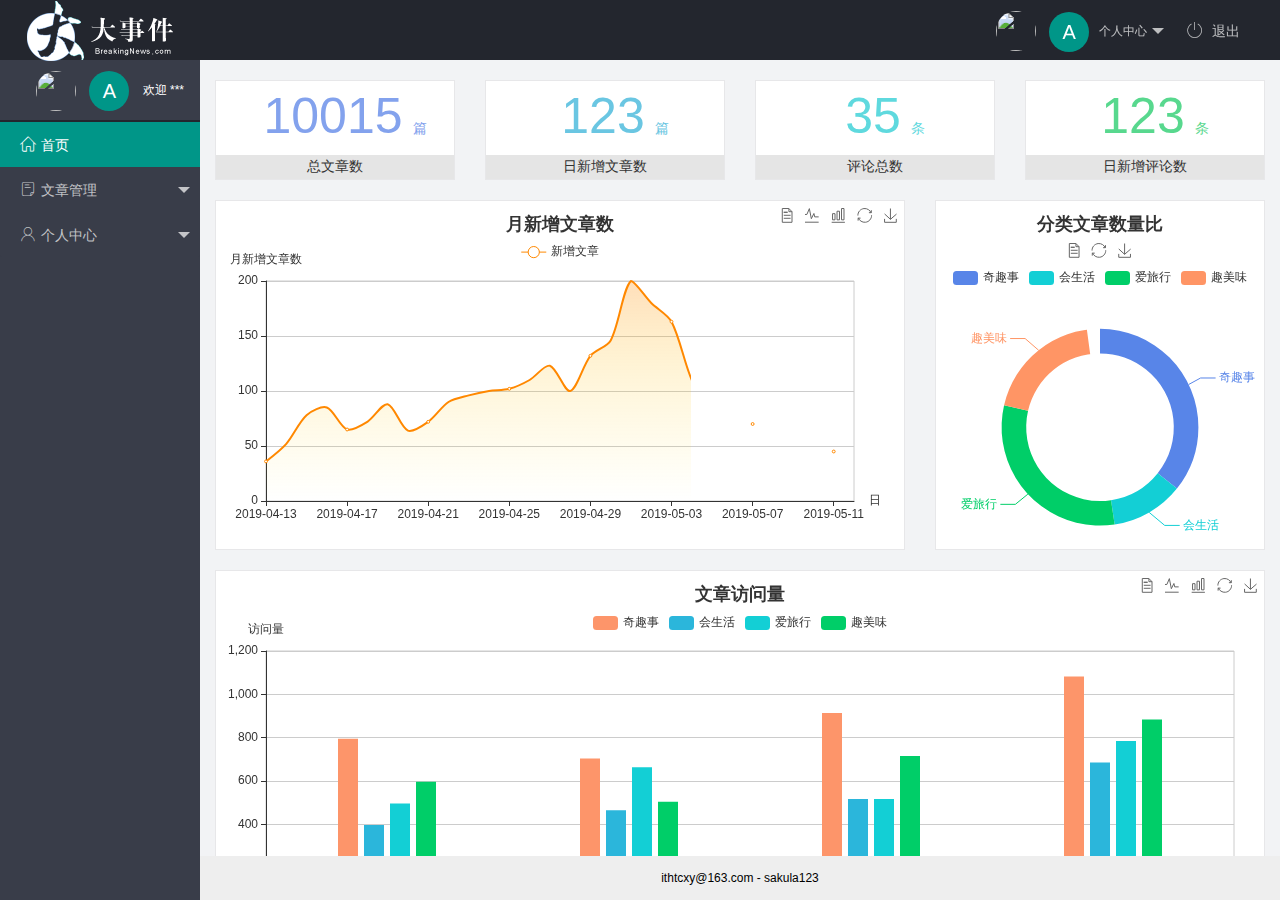
==== index.html @ c909a3f8 "完成了首页功能的开发" ====
<!DOCTYPE html>
<html lang="en">

<head>
    <meta charset="UTF-8">
    <meta http-equiv="X-UA-Compatible" content="IE=edge">
    <meta name="viewport" content="width=device-width, initial-scale=1.0">
    <title>后台主页</title>
    <!-- 导入layui的样式表 -->
    <link rel="stylesheet" href="/assets/lib/layui/css/layui.css">
    <!-- 导入第三方图标样式库 -->
    <link rel="stylesheet" href="/assets/fonts/iconfont.css">
    <!-- 导入自己的样式表 -->
    <link rel="stylesheet" href="/assets/css/index.css">

</head>

<body>
    <div class="layui-layout layui-layout-admin">
        <div class="layui-header">
            <div class="layui-logo layui-hide-xs layui-bg-black">
                <img src="/assets/images/logo.png" alt="" />
            </div>
            <!-- 头部区域（可配合layui 已有的水平导航） -->

            <ul class="layui-nav layui-layout-right">
                <li class="layui-nav-item layui-hide layui-show-md-inline-block">
                    <a href="javascript:;" class="userinfo">
                        <img src="//tva1.sinaimg.cn/crop.0.0.118.118.180/5db11ff4gw1e77d3nqrv8j203b03cweg.jpg" class="layui-nav-img">
                        <span class="text-avatar">A</span>个人中心
                    </a>
                    <dl class="layui-nav-child">
                        <dd><a href="">基本资料</a></dd>
                        <dd><a href="">更换头像</a></dd>
                        <dd><a href="">重置密码</a></dd>
                    </dl>
                </li>
                <li class="layui-nav-item" lay-header-event="menuRight" lay-unselect>
                    <a href="javascript:;" id="btnLogout">
                        <span class="iconfont icon-tuichu"></span> 退出
                    </a>
                </li>
            </ul>
        </div>

        <div class="layui-side layui-bg-black">
            <div class="layui-side-scroll">
                <div class="userinfo">
                    <img src="//tva1.sinaimg.cn/crop.0.0.118.118.180/5db11ff4gw1e77d3nqrv8j203b03cweg.jpg" class="layui-nav-img">
                    <span class="text-avatar">A</span>
                    <span id="welcome">欢迎 ***</span>
                </div>
                <!-- 左侧导航区域（可配合layui已有的垂直导航） -->
                <ul class="layui-nav layui-nav-tree" lay-shrink="all">
                    <li class="layui-nav-item layui-this">

                        <a href="/home/dashboard.html" target="fm">
                            <span class="iconfont icon-home"></span>首页
                        </a>
                    </li>
                    <li class="layui-nav-item">
                        <a class="" href="javascript:;">
                            <span class="iconfont icon-16"></span>文章管理
                        </a>
                        <dl class="layui-nav-child">
                            <dd>
                                <a href="javascript:;">
                                    <i class="layui-icon layui-icon-app"></i>文章类别
                                </a>
                            </dd>
                            <dd>
                                <a href="javascript:;">
                                    <i class="layui-icon layui-icon-app"></i>文章列表
                                </a>
                            </dd>
                            <dd>
                                <a href="javascript:;">
                                    <i class="layui-icon layui-icon-app"></i>发布文章
                                </a>
                            </dd>

                        </dl>
                    </li>
                    <li class="layui-nav-item">
                        <a href="javascript:;">
                            <span class="iconfont icon-user"></span>个人中心
                        </a>
                        <dl class="layui-nav-child">
                            <dd>
                                <a href="javascript:;">
                                    <i class="layui-icon layui-icon-app"></i>基本资料
                                </a>
                            </dd>
                            <dd>
                                <a href="javascript:;">
                                    <i class="layui-icon layui-icon-app"></i>更换头像
                                </a>
                            </dd>
                            <dd>
                                <a href="javascript:;">
                                    <i class="layui-icon layui-icon-app"></i>重置密码
                                </a>
                            </dd>
                        </dl>
                    </li>


                </ul>
            </div>
        </div>

        <div class="layui-body">
            <!-- 内容主体区域 -->
            <iframe name="fm" src="/home/dashboard.html" frameborder="0"></iframe>
        </div>

        <div class="layui-footer">
            <!-- 底部固定区域 -->
            ithtcxy@163.com - sakula123
        </div>
    </div>

    <!-- 导入 layui 的js文件 -->
    <script src="/assets/lib/layui/layui.all.js"></script>
    <!-- 导入 Jquery  -->
    <script src="/assets/lib/jquery.js"></script>
    <!-- 导入 baseAPI.js url 前置 -->
    <script src="/assets/js/baseAPI.js"></script>
    <!-- 导入自己的js文件 -->
    <script src="/assets/js/index.js"></script>
</body>

</html>
---- assets/lib/layui/css/layui.css ----
/** layui-v2.5.5 MIT License By https://www.layui.com */
 .layui-inline,img{display:inline-block;vertical-align:middle}h1,h2,h3,h4,h5,h6{font-weight:400}.layui-edge,.layui-header,.layui-inline,.layui-main{position:relative}.layui-body,.layui-edge,.layui-elip{overflow:hidden}.layui-btn,.layui-edge,.layui-inline,img{vertical-align:middle}.layui-btn,.layui-disabled,.layui-icon,.layui-unselect{-moz-user-select:none;-webkit-user-select:none;-ms-user-select:none}.layui-elip,.layui-form-checkbox span,.layui-form-pane .layui-form-label{text-overflow:ellipsis;white-space:nowrap}.layui-breadcrumb,.layui-tree-btnGroup{visibility:hidden}blockquote,body,button,dd,div,dl,dt,form,h1,h2,h3,h4,h5,h6,input,li,ol,p,pre,td,textarea,th,ul{margin:0;padding:0;-webkit-tap-highlight-color:rgba(0,0,0,0)}a:active,a:hover{outline:0}img{border:none}li{list-style:none}table{border-collapse:collapse;border-spacing:0}h4,h5,h6{font-size:100%}button,input,optgroup,option,select,textarea{font-family:inherit;font-size:inherit;font-style:inherit;font-weight:inherit;outline:0}pre{white-space:pre-wrap;white-space:-moz-pre-wrap;white-space:-pre-wrap;white-space:-o-pre-wrap;word-wrap:break-word}body{line-height:24px;font:14px Helvetica Neue,Helvetica,PingFang SC,Tahoma,Arial,sans-serif}hr{height:1px;margin:10px 0;border:0;clear:both}a{color:#333;text-decoration:none}a:hover{color:#777}a cite{font-style:normal;*cursor:pointer}.layui-border-box,.layui-border-box *{box-sizing:border-box}.layui-box,.layui-box *{box-sizing:content-box}.layui-clear{clear:both;*zoom:1}.layui-clear:after{content:'\20';clear:both;*zoom:1;display:block;height:0}.layui-inline{*display:inline;*zoom:1}.layui-edge{display:inline-block;width:0;height:0;border-width:6px;border-style:dashed;border-color:transparent}.layui-edge-top{top:-4px;border-bottom-color:#999;border-bottom-style:solid}.layui-edge-right{border-left-color:#999;border-left-style:solid}.layui-edge-bottom{top:2px;border-top-color:#999;border-top-style:solid}.layui-edge-left{border-right-color:#999;border-right-style:solid}.layui-disabled,.layui-disabled:hover{color:#d2d2d2!important;cursor:not-allowed!important}.layui-circle{border-radius:100%}.layui-show{display:block!important}.layui-hide{display:none!important}@font-face{font-family:layui-icon;src:url(../font/iconfont.eot?v=250);src:url(../font/iconfont.eot?v=250#iefix) format('embedded-opentype'),url(../font/iconfont.woff2?v=250) format('woff2'),url(../font/iconfont.woff?v=250) format('woff'),url(../font/iconfont.ttf?v=250) format('truetype'),url(../font/iconfont.svg?v=250#layui-icon) format('svg')}.layui-icon{font-family:layui-icon!important;font-size:16px;font-style:normal;-webkit-font-smoothing:antialiased;-moz-osx-font-smoothing:grayscale}.layui-icon-reply-fill:before{content:"\e611"}.layui-icon-set-fill:before{content:"\e614"}.layui-icon-menu-fill:before{content:"\e60f"}.layui-icon-search:before{content:"\e615"}.layui-icon-share:before{content:"\e641"}.layui-icon-set-sm:before{content:"\e620"}.layui-icon-engine:before{content:"\e628"}.layui-icon-close:before{content:"\1006"}.layui-icon-close-fill:before{content:"\1007"}.layui-icon-chart-screen:before{content:"\e629"}.layui-icon-star:before{content:"\e600"}.layui-icon-circle-dot:before{content:"\e617"}.layui-icon-chat:before{content:"\e606"}.layui-icon-release:before{content:"\e609"}.layui-icon-list:before{content:"\e60a"}.layui-icon-chart:before{content:"\e62c"}.layui-icon-ok-circle:before{content:"\1005"}.layui-icon-layim-theme:before{content:"\e61b"}.layui-icon-table:before{content:"\e62d"}.layui-icon-right:before{content:"\e602"}.layui-icon-left:before{content:"\e603"}.layui-icon-cart-simple:before{content:"\e698"}.layui-icon-face-cry:before{content:"\e69c"}.layui-icon-face-smile:before{content:"\e6af"}.layui-icon-survey:before{content:"\e6b2"}.layui-icon-tree:before{content:"\e62e"}.layui-icon-upload-circle:before{content:"\e62f"}.layui-icon-add-circle:before{content:"\e61f"}.layui-icon-download-circle:before{content:"\e601"}.layui-icon-templeate-1:before{content:"\e630"}.layui-icon-util:before{content:"\e631"}.layui-icon-face-surprised:before{content:"\e664"}.layui-icon-edit:before{content:"\e642"}.layui-icon-speaker:before{content:"\e645"}.layui-icon-down:before{content:"\e61a"}.layui-icon-file:before{content:"\e621"}.layui-icon-layouts:before{content:"\e632"}.layui-icon-rate-half:before{content:"\e6c9"}.layui-icon-add-circle-fine:before{content:"\e608"}.layui-icon-prev-circle:before{content:"\e633"}.layui-icon-read:before{content:"\e705"}.layui-icon-404:before{content:"\e61c"}.layui-icon-carousel:before{content:"\e634"}.layui-icon-help:before{content:"\e607"}.layui-icon-code-circle:before{content:"\e635"}.layui-icon-water:before{content:"\e636"}.layui-icon-username:before{content:"\e66f"}.layui-icon-find-fill:before{content:"\e670"}.layui-icon-about:before{content:"\e60b"}.layui-icon-location:before{content:"\e715"}.layui-icon-up:before{content:"\e619"}.layui-icon-pause:before{content:"\e651"}.layui-icon-date:before{content:"\e637"}.layui-icon-layim-uploadfile:before{content:"\e61d"}.layui-icon-delete:before{content:"\e640"}.layui-icon-play:before{content:"\e652"}.layui-icon-top:before{content:"\e604"}.layui-icon-friends:before{content:"\e612"}.layui-icon-refresh-3:before{content:"\e9aa"}.layui-icon-ok:before{content:"\e605"}.layui-icon-layer:before{content:"\e638"}.layui-icon-face-smile-fine:before{content:"\e60c"}.layui-icon-dollar:before{content:"\e659"}.layui-icon-group:before{content:"\e613"}.layui-icon-layim-download:before{content:"\e61e"}.layui-icon-picture-fine:before{content:"\e60d"}.layui-icon-link:before{content:"\e64c"}.layui-icon-diamond:before{content:"\e735"}.layui-icon-log:before{content:"\e60e"}.layui-icon-rate-solid:before{content:"\e67a"}.layui-icon-fonts-del:before{content:"\e64f"}.layui-icon-unlink:before{content:"\e64d"}.layui-icon-fonts-clear:before{content:"\e639"}.layui-icon-triangle-r:before{content:"\e623"}.layui-icon-circle:before{content:"\e63f"}.layui-icon-radio:before{content:"\e643"}.layui-icon-align-center:before{content:"\e647"}.layui-icon-align-right:before{content:"\e648"}.layui-icon-align-left:before{content:"\e649"}.layui-icon-loading-1:before{content:"\e63e"}.layui-icon-return:before{content:"\e65c"}.layui-icon-fonts-strong:before{content:"\e62b"}.layui-icon-upload:before{content:"\e67c"}.layui-icon-dialogue:before{content:"\e63a"}.layui-icon-video:before{content:"\e6ed"}.layui-icon-headset:before{content:"\e6fc"}.layui-icon-cellphone-fine:before{content:"\e63b"}.layui-icon-add-1:before{content:"\e654"}.layui-icon-face-smile-b:before{content:"\e650"}.layui-icon-fonts-html:before{content:"\e64b"}.layui-icon-form:before{content:"\e63c"}.layui-icon-cart:before{content:"\e657"}.layui-icon-camera-fill:before{content:"\e65d"}.layui-icon-tabs:before{content:"\e62a"}.layui-icon-fonts-code:before{content:"\e64e"}.layui-icon-fire:before{content:"\e756"}.layui-icon-set:before{content:"\e716"}.layui-icon-fonts-u:before{content:"\e646"}.layui-icon-triangle-d:before{content:"\e625"}.layui-icon-tips:before{content:"\e702"}.layui-icon-picture:before{content:"\e64a"}.layui-icon-more-vertical:before{content:"\e671"}.layui-icon-flag:before{content:"\e66c"}.layui-icon-loading:before{content:"\e63d"}.layui-icon-fonts-i:before{content:"\e644"}.layui-icon-refresh-1:before{content:"\e666"}.layui-icon-rmb:before{content:"\e65e"}.layui-icon-home:before{content:"\e68e"}.layui-icon-user:before{content:"\e770"}.layui-icon-notice:before{content:"\e667"}.layui-icon-login-weibo:before{content:"\e675"}.layui-icon-voice:before{content:"\e688"}.layui-icon-upload-drag:before{content:"\e681"}.layui-icon-login-qq:before{content:"\e676"}.layui-icon-snowflake:before{content:"\e6b1"}.layui-icon-file-b:before{content:"\e655"}.layui-icon-template:before{content:"\e663"}.layui-icon-auz:before{content:"\e672"}.layui-icon-console:before{content:"\e665"}.layui-icon-app:before{content:"\e653"}.layui-icon-prev:before{content:"\e65a"}.layui-icon-website:before{content:"\e7ae"}.layui-icon-next:before{content:"\e65b"}.layui-icon-component:before{content:"\e857"}.layui-icon-more:before{content:"\e65f"}.layui-icon-login-wechat:before{content:"\e677"}.layui-icon-shrink-right:before{content:"\e668"}.layui-icon-spread-left:before{content:"\e66b"}.layui-icon-camera:before{content:"\e660"}.layui-icon-note:before{content:"\e66e"}.layui-icon-refresh:before{content:"\e669"}.layui-icon-female:before{content:"\e661"}.layui-icon-male:before{content:"\e662"}.layui-icon-password:before{content:"\e673"}.layui-icon-senior:before{content:"\e674"}.layui-icon-theme:before{content:"\e66a"}.layui-icon-tread:before{content:"\e6c5"}.layui-icon-praise:before{content:"\e6c6"}.layui-icon-star-fill:before{content:"\e658"}.layui-icon-rate:before{content:"\e67b"}.layui-icon-template-1:before{content:"\e656"}.layui-icon-vercode:before{content:"\e679"}.layui-icon-cellphone:before{content:"\e678"}.layui-icon-screen-full:before{content:"\e622"}.layui-icon-screen-restore:before{content:"\e758"}.layui-icon-cols:before{content:"\e610"}.layui-icon-export:before{content:"\e67d"}.layui-icon-print:before{content:"\e66d"}.layui-icon-slider:before{content:"\e714"}.layui-icon-addition:before{content:"\e624"}.layui-icon-subtraction:before{content:"\e67e"}.layui-icon-service:before{content:"\e626"}.layui-icon-transfer:before{content:"\e691"}.layui-main{width:1140px;margin:0 auto}.layui-header{z-index:1000;height:60px}.layui-header a:hover{transition:all .5s;-webkit-transition:all .5s}.layui-side{position:fixed;left:0;top:0;bottom:0;z-index:999;width:200px;overflow-x:hidden}.layui-side-scroll{position:relative;width:220px;height:100%;overflow-x:hidden}.layui-body{position:absolute;left:200px;right:0;top:0;bottom:0;z-index:998;width:auto;overflow-y:auto;box-sizing:border-box}.layui-layout-body{overflow:hidden}.layui-layout-admin .layui-header{background-color:#23262E}.layui-layout-admin .layui-side{top:60px;width:200px;overflow-x:hidden}.layui-layout-admin .layui-body{position:fixed;top:60px;bottom:44px}.layui-layout-admin .layui-main{width:auto;margin:0 15px}.layui-layout-admin .layui-footer{position:fixed;left:200px;right:0;bottom:0;height:44px;line-height:44px;padding:0 15px;background-color:#eee}.layui-layout-admin .layui-logo{position:absolute;left:0;top:0;width:200px;height:100%;line-height:60px;text-align:center;color:#009688;font-size:16px}.layui-layout-admin .layui-header .layui-nav{background:0 0}.layui-layout-left{position:absolute!important;left:200px;top:0}.layui-layout-right{position:absolute!important;right:0;top:0}.layui-container{position:relative;margin:0 auto;padding:0 15px;box-sizing:border-box}.layui-fluid{position:relative;margin:0 auto;padding:0 15px}.layui-row:after,.layui-row:before{content:'';display:block;clear:both}.layui-col-lg1,.layui-col-lg10,.layui-col-lg11,.layui-col-lg12,.layui-col-lg2,.layui-col-lg3,.layui-col-lg4,.layui-col-lg5,.layui-col-lg6,.layui-col-lg7,.layui-col-lg8,.layui-col-lg9,.layui-col-md1,.layui-col-md10,.layui-col-md11,.layui-col-md12,.layui-col-md2,.layui-col-md3,.layui-col-md4,.layui-col-md5,.layui-col-md6,.layui-col-md7,.layui-col-md8,.layui-col-md9,.layui-col-sm1,.layui-col-sm10,.layui-col-sm11,.layui-col-sm12,.layui-col-sm2,.layui-col-sm3,.layui-col-sm4,.layui-col-sm5,.layui-col-sm6,.layui-col-sm7,.layui-col-sm8,.layui-col-sm9,.layui-col-xs1,.layui-col-xs10,.layui-col-xs11,.layui-col-xs12,.layui-col-xs2,.layui-col-xs3,.layui-col-xs4,.layui-col-xs5,.layui-col-xs6,.layui-col-xs7,.layui-col-xs8,.layui-col-xs9{position:relative;display:block;box-sizing:border-box}.layui-col-xs1,.layui-col-xs10,.layui-col-xs11,.layui-col-xs12,.layui-col-xs2,.layui-col-xs3,.layui-col-xs4,.layui-col-xs5,.layui-col-xs6,.layui-col-xs7,.layui-col-xs8,.layui-col-xs9{float:left}.layui-col-xs1{width:8.33333333%}.layui-col-xs2{width:16.66666667%}.layui-col-xs3{width:25%}.layui-col-xs4{width:33.33333333%}.layui-col-xs5{width:41.66666667%}.layui-col-xs6{width:50%}.layui-col-xs7{width:58.33333333%}.layui-col-xs8{width:66.66666667%}.layui-col-xs9{width:75%}.layui-col-xs10{width:83.33333333%}.layui-col-xs11{width:91.66666667%}.layui-col-xs12{width:100%}.layui-col-xs-offset1{margin-left:8.33333333%}.layui-col-xs-offset2{margin-left:16.66666667%}.layui-col-xs-offset3{margin-left:25%}.layui-col-xs-offset4{margin-left:33.33333333%}.layui-col-xs-offset5{margin-left:41.66666667%}.layui-col-xs-offset6{margin-left:50%}.layui-col-xs-offset7{margin-left:58.33333333%}.layui-col-xs-offset8{margin-left:66.66666667%}.layui-col-xs-offset9{margin-left:75%}.layui-col-xs-offset10{margin-left:83.33333333%}.layui-col-xs-offset11{margin-left:91.66666667%}.layui-col-xs-offset12{margin-left:100%}@media screen and (max-width:768px){.layui-hide-xs{display:none!important}.layui-show-xs-block{display:block!important}.layui-show-xs-inline{display:inline!important}.layui-show-xs-inline-block{display:inline-block!important}}@media screen and (min-width:768px){.layui-container{width:750px}.layui-hide-sm{display:none!important}.layui-show-sm-block{display:block!important}.layui-show-sm-inline{display:inline!important}.layui-show-sm-inline-block{display:inline-block!important}.layui-col-sm1,.layui-col-sm10,.layui-col-sm11,.layui-col-sm12,.layui-col-sm2,.layui-col-sm3,.layui-col-sm4,.layui-col-sm5,.layui-col-sm6,.layui-col-sm7,.layui-col-sm8,.layui-col-sm9{float:left}.layui-col-sm1{width:8.33333333%}.layui-col-sm2{width:16.66666667%}.layui-col-sm3{width:25%}.layui-col-sm4{width:33.33333333%}.layui-col-sm5{width:41.66666667%}.layui-col-sm6{width:50%}.layui-col-sm7{width:58.33333333%}.layui-col-sm8{width:66.66666667%}.layui-col-sm9{width:75%}.layui-col-sm10{width:83.33333333%}.layui-col-sm11{width:91.66666667%}.layui-col-sm12{width:100%}.layui-col-sm-offset1{margin-left:8.33333333%}.layui-col-sm-offset2{margin-left:16.66666667%}.layui-col-sm-offset3{margin-left:25%}.layui-col-sm-offset4{margin-left:33.33333333%}.layui-col-sm-offset5{margin-left:41.66666667%}.layui-col-sm-offset6{margin-left:50%}.layui-col-sm-offset7{margin-left:58.33333333%}.layui-col-sm-offset8{margin-left:66.66666667%}.layui-col-sm-offset9{margin-left:75%}.layui-col-sm-offset10{margin-left:83.33333333%}.layui-col-sm-offset11{margin-left:91.66666667%}.layui-col-sm-offset12{margin-left:100%}}@media screen and (min-width:992px){.layui-container{width:970px}.layui-hide-md{display:none!important}.layui-show-md-block{display:block!important}.layui-show-md-inline{display:inline!important}.layui-show-md-inline-block{display:inline-block!important}.layui-col-md1,.layui-col-md10,.layui-col-md11,.layui-col-md12,.layui-col-md2,.layui-col-md3,.layui-col-md4,.layui-col-md5,.layui-col-md6,.layui-col-md7,.layui-col-md8,.layui-col-md9{float:left}.layui-col-md1{width:8.33333333%}.layui-col-md2{width:16.66666667%}.layui-col-md3{width:25%}.layui-col-md4{width:33.33333333%}.layui-col-md5{width:41.66666667%}.layui-col-md6{width:50%}.layui-col-md7{width:58.33333333%}.layui-col-md8{width:66.66666667%}.layui-col-md9{width:75%}.layui-col-md10{width:83.33333333%}.layui-col-md11{width:91.66666667%}.layui-col-md12{width:100%}.layui-col-md-offset1{margin-left:8.33333333%}.layui-col-md-offset2{margin-left:16.66666667%}.layui-col-md-offset3{margin-left:25%}.layui-col-md-offset4{margin-left:33.33333333%}.layui-col-md-offset5{margin-left:41.66666667%}.layui-col-md-offset6{margin-left:50%}.layui-col-md-offset7{margin-left:58.33333333%}.layui-col-md-offset8{margin-left:66.66666667%}.layui-col-md-offset9{margin-left:75%}.layui-col-md-offset10{margin-left:83.33333333%}.layui-col-md-offset11{margin-left:91.66666667%}.layui-col-md-offset12{margin-left:100%}}@media screen and (min-width:1200px){.layui-container{width:1170px}.layui-hide-lg{display:none!important}.layui-show-lg-block{display:block!important}.layui-show-lg-inline{display:inline!important}.layui-show-lg-inline-block{display:inline-block!important}.layui-col-lg1,.layui-col-lg10,.layui-col-lg11,.layui-col-lg12,.layui-col-lg2,.layui-col-lg3,.layui-col-lg4,.layui-col-lg5,.layui-col-lg6,.layui-col-lg7,.layui-col-lg8,.layui-col-lg9{float:left}.layui-col-lg1{width:8.33333333%}.layui-col-lg2{width:16.66666667%}.layui-col-lg3{width:25%}.layui-col-lg4{width:33.33333333%}.layui-col-lg5{width:41.66666667%}.layui-col-lg6{width:50%}.layui-col-lg7{width:58.33333333%}.layui-col-lg8{width:66.66666667%}.layui-col-lg9{width:75%}.layui-col-lg10{width:83.33333333%}.layui-col-lg11{width:91.66666667%}.layui-col-lg12{width:100%}.layui-col-lg-offset1{margin-left:8.33333333%}.layui-col-lg-offset2{margin-left:16.66666667%}.layui-col-lg-offset3{margin-left:25%}.layui-col-lg-offset4{margin-left:33.33333333%}.layui-col-lg-offset5{margin-left:41.66666667%}.layui-col-lg-offset6{margin-left:50%}.layui-col-lg-offset7{margin-left:58.33333333%}.layui-col-lg-offset8{margin-left:66.66666667%}.layui-col-lg-offset9{margin-left:75%}.layui-col-lg-offset10{margin-left:83.33333333%}.layui-col-lg-offset11{margin-left:91.66666667%}.layui-col-lg-offset12{margin-left:100%}}.layui-col-space1{margin:-.5px}.layui-col-space1>*{padding:.5px}.layui-col-space3{margin:-1.5px}.layui-col-space3>*{padding:1.5px}.layui-col-space5{margin:-2.5px}.layui-col-space5>*{padding:2.5px}.layui-col-space8{margin:-3.5px}.layui-col-space8>*{padding:3.5px}.layui-col-space10{margin:-5px}.layui-col-space10>*{padding:5px}.layui-col-space12{margin:-6px}.layui-col-space12>*{padding:6px}.layui-col-space15{margin:-7.5px}.layui-col-space15>*{padding:7.5px}.layui-col-space18{margin:-9px}.layui-col-space18>*{padding:9px}.layui-col-space20{margin:-10px}.layui-col-space20>*{padding:10px}.layui-col-space22{margin:-11px}.layui-col-space22>*{padding:11px}.layui-col-space25{margin:-12.5px}.layui-col-space25>*{padding:12.5px}.layui-col-space30{margin:-15px}.layui-col-space30>*{padding:15px}.layui-btn,.layui-input,.layui-select,.layui-textarea,.layui-upload-button{outline:0;-webkit-appearance:none;transition:all .3s;-webkit-transition:all .3s;box-sizing:border-box}.layui-elem-quote{margin-bottom:10px;padding:15px;line-height:22px;border-left:5px solid #009688;border-radius:0 2px 2px 0;background-color:#f2f2f2}.layui-quote-nm{border-style:solid;border-width:1px 1px 1px 5px;background:0 0}.layui-elem-field{margin-bottom:10px;padding:0;border-width:1px;border-style:solid}.layui-elem-field legend{margin-left:20px;padding:0 10px;font-size:20px;font-weight:300}.layui-field-title{margin:10px 0 20px;border-width:1px 0 0}.layui-field-box{padding:10px 15px}.layui-field-title .layui-field-box{padding:10px 0}.layui-progress{position:relative;height:6px;border-radius:20px;background-color:#e2e2e2}.layui-progress-bar{position:absolute;left:0;top:0;width:0;max-width:100%;height:6px;border-radius:20px;text-align:right;background-color:#5FB878;transition:all .3s;-webkit-transition:all .3s}.layui-progress-big,.layui-progress-big .layui-progress-bar{height:18px;line-height:18px}.layui-progress-text{position:relative;top:-20px;line-height:18px;font-size:12px;color:#666}.layui-progress-big .layui-progress-text{position:static;padding:0 10px;color:#fff}.layui-collapse{border-width:1px;border-style:solid;border-radius:2px}.layui-colla-content,.layui-colla-item{border-top-width:1px;border-top-style:solid}.layui-colla-item:first-child{border-top:none}.layui-colla-title{position:relative;height:42px;line-height:42px;padding:0 15px 0 35px;color:#333;background-color:#f2f2f2;cursor:pointer;font-size:14px;overflow:hidden}.layui-colla-content{display:none;padding:10px 15px;line-height:22px;color:#666}.layui-colla-icon{position:absolute;left:15px;top:0;font-size:14px}.layui-card{margin-bottom:15px;border-radius:2px;background-color:#fff;box-shadow:0 1px 2px 0 rgba(0,0,0,.05)}.layui-card:last-child{margin-bottom:0}.layui-card-header{position:relative;height:42px;line-height:42px;padding:0 15px;border-bottom:1px solid #f6f6f6;color:#333;border-radius:2px 2px 0 0;font-size:14px}.layui-bg-black,.layui-bg-blue,.layui-bg-cyan,.layui-bg-green,.layui-bg-orange,.layui-bg-red{color:#fff!important}.layui-card-body{position:relative;padding:10px 15px;line-height:24px}.layui-card-body[pad15]{padding:15px}.layui-card-body[pad20]{padding:20px}.layui-card-body .layui-table{margin:5px 0}.layui-card .layui-tab{margin:0}.layui-panel-window{position:relative;padding:15px;border-radius:0;border-top:5px solid #E6E6E6;background-color:#fff}.layui-auxiliar-moving{position:fixed;left:0;right:0;top:0;bottom:0;width:100%;height:100%;background:0 0;z-index:9999999999}.layui-form-label,.layui-form-mid,.layui-form-select,.layui-input-block,.layui-input-inline,.layui-textarea{position:relative}.layui-bg-red{background-color:#FF5722!important}.layui-bg-orange{background-color:#FFB800!important}.layui-bg-green{background-color:#009688!important}.layui-bg-cyan{background-color:#2F4056!important}.layui-bg-blue{background-color:#1E9FFF!important}.layui-bg-black{background-color:#393D49!important}.layui-bg-gray{background-color:#eee!important;color:#666!important}.layui-badge-rim,.layui-colla-content,.layui-colla-item,.layui-collapse,.layui-elem-field,.layui-form-pane .layui-form-item[pane],.layui-form-pane .layui-form-label,.layui-input,.layui-layedit,.layui-layedit-tool,.layui-quote-nm,.layui-select,.layui-tab-bar,.layui-tab-card,.layui-tab-title,.layui-tab-title .layui-this:after,.layui-textarea{border-color:#e6e6e6}.layui-timeline-item:before,hr{background-color:#e6e6e6}.layui-text{line-height:22px;font-size:14px;color:#666}.layui-text h1,.layui-text h2,.layui-text h3{font-weight:500;color:#333}.layui-text h1{font-size:30px}.layui-text h2{font-size:24px}.layui-text h3{font-size:18px}.layui-text a:not(.layui-btn){color:#01AAED}.layui-text a:not(.layui-btn):hover{text-decoration:underline}.layui-text ul{padding:5px 0 5px 15px}.layui-text ul li{margin-top:5px;list-style-type:disc}.layui-text em,.layui-word-aux{color:#999!important;padding:0 5px!important}.layui-btn{display:inline-block;height:38px;line-height:38px;padding:0 18px;background-color:#009688;color:#fff;white-space:nowrap;text-align:center;font-size:14px;border:none;border-radius:2px;cursor:pointer}.layui-btn:hover{opacity:.8;filter:alpha(opacity=80);color:#fff}.layui-btn:active{opacity:1;filter:alpha(opacity=100)}.layui-btn+.layui-btn{margin-left:10px}.layui-btn-container{font-size:0}.layui-btn-container .layui-btn{margin-right:10px;margin-bottom:10px}.layui-btn-container .layui-btn+.layui-btn{margin-left:0}.layui-table .layui-btn-container .layui-btn{margin-bottom:9px}.layui-btn-radius{border-radius:100px}.layui-btn .layui-icon{margin-right:3px;font-size:18px;vertical-align:bottom;vertical-align:middle\9}.layui-btn-primary{border:1px solid #C9C9C9;background-color:#fff;color:#555}.layui-btn-primary:hover{border-color:#009688;color:#333}.layui-btn-normal{background-color:#1E9FFF}.layui-btn-warm{background-color:#FFB800}.layui-btn-danger{background-color:#FF5722}.layui-btn-checked{background-color:#5FB878}.layui-btn-disabled,.layui-btn-disabled:active,.layui-btn-disabled:hover{border:1px solid #e6e6e6;background-color:#FBFBFB;color:#C9C9C9;cursor:not-allowed;opacity:1}.layui-btn-lg{height:44px;line-height:44px;padding:0 25px;font-size:16px}.layui-btn-sm{height:30px;line-height:30px;padding:0 10px;font-size:12px}.layui-btn-sm i{font-size:16px!important}.layui-btn-xs{height:22px;line-height:22px;padding:0 5px;font-size:12px}.layui-btn-xs i{font-size:14px!important}.layui-btn-group{display:inline-block;vertical-align:middle;font-size:0}.layui-btn-group .layui-btn{margin-left:0!important;margin-right:0!important;border-left:1px solid rgba(255,255,255,.5);border-radius:0}.layui-btn-group .layui-btn-primary{border-left:none}.layui-btn-group .layui-btn-primary:hover{border-color:#C9C9C9;color:#009688}.layui-btn-group .layui-btn:first-child{border-left:none;border-radius:2px 0 0 2px}.layui-btn-group .layui-btn-primary:first-child{border-left:1px solid #c9c9c9}.layui-btn-group .layui-btn:last-child{border-radius:0 2px 2px 0}.layui-btn-group .layui-btn+.layui-btn{margin-left:0}.layui-btn-group+.layui-btn-group{margin-left:10px}.layui-btn-fluid{width:100%}.layui-input,.layui-select,.layui-textarea{height:38px;line-height:1.3;line-height:38px\9;border-width:1px;border-style:solid;background-color:#fff;border-radius:2px}.layui-input::-webkit-input-placeholder,.layui-select::-webkit-input-placeholder,.layui-textarea::-webkit-input-placeholder{line-height:1.3}.layui-input,.layui-textarea{display:block;width:100%;padding-left:10px}.layui-input:hover,.layui-textarea:hover{border-color:#D2D2D2!important}.layui-input:focus,.layui-textarea:focus{border-color:#C9C9C9!important}.layui-textarea{min-height:100px;height:auto;line-height:20px;padding:6px 10px;resize:vertical}.layui-select{padding:0 10px}.layui-form input[type=checkbox],.layui-form input[type=radio],.layui-form select{display:none}.layui-form [lay-ignore]{display:initial}.layui-form-item{margin-bottom:15px;clear:both;*zoom:1}.layui-form-item:after{content:'\20';clear:both;*zoom:1;display:block;height:0}.layui-form-label{float:left;display:block;padding:9px 15px;width:80px;font-weight:400;line-height:20px;text-align:right}.layui-form-label-col{display:block;float:none;padding:9px 0;line-height:20px;text-align:left}.layui-form-item .layui-inline{margin-bottom:5px;margin-right:10px}.layui-input-block{margin-left:110px;min-height:36px}.layui-input-inline{display:inline-block;vertical-align:middle}.layui-form-item .layui-input-inline{float:left;width:190px;margin-right:10px}.layui-form-text .layui-input-inline{width:auto}.layui-form-mid{float:left;display:block;padding:9px 0!important;line-height:20px;margin-right:10px}.layui-form-danger+.layui-form-select .layui-input,.layui-form-danger:focus{border-color:#FF5722!important}.layui-form-select .layui-input{padding-right:30px;cursor:pointer}.layui-form-select .layui-edge{position:absolute;right:10px;top:50%;margin-top:-3px;cursor:pointer;border-width:6px;border-top-color:#c2c2c2;border-top-style:solid;transition:all .3s;-webkit-transition:all .3s}.layui-form-select dl{display:none;position:absolute;left:0;top:42px;padding:5px 0;z-index:899;min-width:100%;border:1px solid #d2d2d2;max-height:300px;overflow-y:auto;background-color:#fff;border-radius:2px;box-shadow:0 2px 4px rgba(0,0,0,.12);box-sizing:border-box}.layui-form-select dl dd,.layui-form-select dl dt{padding:0 10px;line-height:36px;white-space:nowrap;overflow:hidden;text-overflow:ellipsis}.layui-form-select dl dt{font-size:12px;color:#999}.layui-form-select dl dd{cursor:pointer}.layui-form-select dl dd:hover{background-color:#f2f2f2;-webkit-transition:.5s all;transition:.5s all}.layui-form-select .layui-select-group dd{padding-left:20px}.layui-form-select dl dd.layui-select-tips{padding-left:10px!important;color:#999}.layui-form-select dl dd.layui-this{background-color:#5FB878;color:#fff}.layui-form-checkbox,.layui-form-select dl dd.layui-disabled{background-color:#fff}.layui-form-selected dl{display:block}.layui-form-checkbox,.layui-form-checkbox *,.layui-form-switch{display:inline-block;vertical-align:middle}.layui-form-selected .layui-edge{margin-top:-9px;-webkit-transform:rotate(180deg);transform:rotate(180deg);margin-top:-3px\9}:root .layui-form-selected .layui-edge{margin-top:-9px\0/IE9}.layui-form-selectup dl{top:auto;bottom:42px}.layui-select-none{margin:5px 0;text-align:center;color:#999}.layui-select-disabled .layui-disabled{border-color:#eee!important}.layui-select-disabled .layui-edge{border-top-color:#d2d2d2}.layui-form-checkbox{position:relative;height:30px;line-height:30px;margin-right:10px;padding-right:30px;cursor:pointer;font-size:0;-webkit-transition:.1s linear;transition:.1s linear;box-sizing:border-box}.layui-form-checkbox span{padding:0 10px;height:100%;font-size:14px;border-radius:2px 0 0 2px;background-color:#d2d2d2;color:#fff;overflow:hidden}.layui-form-checkbox:hover span{background-color:#c2c2c2}.layui-form-checkbox i{position:absolute;right:0;top:0;width:30px;height:28px;border:1px solid #d2d2d2;border-left:none;border-radius:0 2px 2px 0;color:#fff;font-size:20px;text-align:center}.layui-form-checkbox:hover i{border-color:#c2c2c2;color:#c2c2c2}.layui-form-checked,.layui-form-checked:hover{border-color:#5FB878}.layui-form-checked span,.layui-form-checked:hover span{background-color:#5FB878}.layui-form-checked i,.layui-form-checked:hover i{color:#5FB878}.layui-form-item .layui-form-checkbox{margin-top:4px}.layui-form-checkbox[lay-skin=primary]{height:auto!important;line-height:normal!important;min-width:18px;min-height:18px;border:none!important;margin-right:0;padding-left:28px;padding-right:0;background:0 0}.layui-form-checkbox[lay-skin=primary] span{padding-left:0;padding-right:15px;line-height:18px;background:0 0;color:#666}.layui-form-checkbox[lay-skin=primary] i{right:auto;left:0;width:16px;height:16px;line-height:16px;border:1px solid #d2d2d2;font-size:12px;border-radius:2px;background-color:#fff;-webkit-transition:.1s linear;transition:.1s linear}.layui-form-checkbox[lay-skin=primary]:hover i{border-color:#5FB878;color:#fff}.layui-form-checked[lay-skin=primary] i{border-color:#5FB878!important;background-color:#5FB878;color:#fff}.layui-checkbox-disbaled[lay-skin=primary] span{background:0 0!important;color:#c2c2c2}.layui-checkbox-disbaled[lay-skin=primary]:hover i{border-color:#d2d2d2}.layui-form-item .layui-form-checkbox[lay-skin=primary]{margin-top:10px}.layui-form-switch{position:relative;height:22px;line-height:22px;min-width:35px;padding:0 5px;margin-top:8px;border:1px solid #d2d2d2;border-radius:20px;cursor:pointer;background-color:#fff;-webkit-transition:.1s linear;transition:.1s linear}.layui-form-switch i{position:absolute;left:5px;top:3px;width:16px;height:16px;border-radius:20px;background-color:#d2d2d2;-webkit-transition:.1s linear;transition:.1s linear}.layui-form-switch em{position:relative;top:0;width:25px;margin-left:21px;padding:0!important;text-align:center!important;color:#999!important;font-style:normal!important;font-size:12px}.layui-form-onswitch{border-color:#5FB878;background-color:#5FB878}.layui-checkbox-disbaled,.layui-checkbox-disbaled i{border-color:#e2e2e2!important}.layui-form-onswitch i{left:100%;margin-left:-21px;background-color:#fff}.layui-form-onswitch em{margin-left:5px;margin-right:21px;color:#fff!important}.layui-checkbox-disbaled span{background-color:#e2e2e2!important}.layui-checkbox-disbaled:hover i{color:#fff!important}[lay-radio]{display:none}.layui-form-radio,.layui-form-radio *{display:inline-block;vertical-align:middle}.layui-form-radio{line-height:28px;margin:6px 10px 0 0;padding-right:10px;cursor:pointer;font-size:0}.layui-form-radio *{font-size:14px}.layui-form-radio>i{margin-right:8px;font-size:22px;color:#c2c2c2}.layui-form-radio>i:hover,.layui-form-radioed>i{color:#5FB878}.layui-radio-disbaled>i{color:#e2e2e2!important}.layui-form-pane .layui-form-label{width:110px;padding:8px 15px;height:38px;line-height:20px;border-width:1px;border-style:solid;border-radius:2px 0 0 2px;text-align:center;background-color:#FBFBFB;overflow:hidden;box-sizing:border-box}.layui-form-pane .layui-input-inline{margin-left:-1px}.layui-form-pane .layui-input-block{margin-left:110px;left:-1px}.layui-form-pane .layui-input{border-radius:0 2px 2px 0}.layui-form-pane .layui-form-text .layui-form-label{float:none;width:100%;border-radius:2px;box-sizing:border-box;text-align:left}.layui-form-pane .layui-form-text .layui-input-inline{display:block;margin:0;top:-1px;clear:both}.layui-form-pane .layui-form-text .layui-input-block{margin:0;left:0;top:-1px}.layui-form-pane .layui-form-text .layui-textarea{min-height:100px;border-radius:0 0 2px 2px}.layui-form-pane .layui-form-checkbox{margin:4px 0 4px 10px}.layui-form-pane .layui-form-radio,.layui-form-pane .layui-form-switch{margin-top:6px;margin-left:10px}.layui-form-pane .layui-form-item[pane]{position:relative;border-width:1px;border-style:solid}.layui-form-pane .layui-form-item[pane] .layui-form-label{position:absolute;left:0;top:0;height:100%;border-width:0 1px 0 0}.layui-form-pane .layui-form-item[pane] .layui-input-inline{margin-left:110px}@media screen and (max-width:450px){.layui-form-item .layui-form-label{text-overflow:ellipsis;overflow:hidden;white-space:nowrap}.layui-form-item .layui-inline{display:block;margin-right:0;margin-bottom:20px;clear:both}.layui-form-item .layui-inline:after{content:'\20';clear:both;display:block;height:0}.layui-form-item .layui-input-inline{display:block;float:none;left:-3px;width:auto;margin:0 0 10px 112px}.layui-form-item .layui-input-inline+.layui-form-mid{margin-left:110px;top:-5px;padding:0}.layui-form-item .layui-form-checkbox{margin-right:5px;margin-bottom:5px}}.layui-layedit{border-width:1px;border-style:solid;border-radius:2px}.layui-layedit-tool{padding:3px 5px;border-bottom-width:1px;border-bottom-style:solid;font-size:0}.layedit-tool-fixed{position:fixed;top:0;border-top:1px solid #e2e2e2}.layui-layedit-tool .layedit-tool-mid,.layui-layedit-tool .layui-icon{display:inline-block;vertical-align:middle;text-align:center;font-size:14px}.layui-layedit-tool .layui-icon{position:relative;width:32px;height:30px;line-height:30px;margin:3px 5px;color:#777;cursor:pointer;border-radius:2px}.layui-layedit-tool .layui-icon:hover{color:#393D49}.layui-layedit-tool .layui-icon:active{color:#000}.layui-layedit-tool .layedit-tool-active{background-color:#e2e2e2;color:#000}.layui-layedit-tool .layui-disabled,.layui-layedit-tool .layui-disabled:hover{color:#d2d2d2;cursor:not-allowed}.layui-layedit-tool .layedit-tool-mid{width:1px;height:18px;margin:0 10px;background-color:#d2d2d2}.layedit-tool-html{width:50px!important;font-size:30px!important}.layedit-tool-b,.layedit-tool-code,.layedit-tool-help{font-size:16px!important}.layedit-tool-d,.layedit-tool-face,.layedit-tool-image,.layedit-tool-unlink{font-size:18px!important}.layedit-tool-image input{position:absolute;font-size:0;left:0;top:0;width:100%;height:100%;opacity:.01;filter:Alpha(opacity=1);cursor:pointer}.layui-layedit-iframe iframe{display:block;width:100%}#LAY_layedit_code{overflow:hidden}.layui-laypage{display:inline-block;*display:inline;*zoom:1;vertical-align:middle;margin:10px 0;font-size:0}.layui-laypage>a:first-child,.layui-laypage>a:first-child em{border-radius:2px 0 0 2px}.layui-laypage>a:last-child,.layui-laypage>a:last-child em{border-radius:0 2px 2px 0}.layui-laypage>:first-child{margin-left:0!important}.layui-laypage>:last-child{margin-right:0!important}.layui-laypage a,.layui-laypage button,.layui-laypage input,.layui-laypage select,.layui-laypage span{border:1px solid #e2e2e2}.layui-laypage a,.layui-laypage span{display:inline-block;*display:inline;*zoom:1;vertical-align:middle;padding:0 15px;height:28px;line-height:28px;margin:0 -1px 5px 0;background-color:#fff;color:#333;font-size:12px}.layui-flow-more a *,.layui-laypage input,.layui-table-view select[lay-ignore]{display:inline-block}.layui-laypage a:hover{color:#009688}.layui-laypage em{font-style:normal}.layui-laypage .layui-laypage-spr{color:#999;font-weight:700}.layui-laypage a{text-decoration:none}.layui-laypage .layui-laypage-curr{position:relative}.layui-laypage .layui-laypage-curr em{position:relative;color:#fff}.layui-laypage .layui-laypage-curr .layui-laypage-em{position:absolute;left:-1px;top:-1px;padding:1px;width:100%;height:100%;background-color:#009688}.layui-laypage-em{border-radius:2px}.layui-laypage-next em,.layui-laypage-prev em{font-family:Sim sun;font-size:16px}.layui-laypage .layui-laypage-count,.layui-laypage .layui-laypage-limits,.layui-laypage .layui-laypage-refresh,.layui-laypage .layui-laypage-skip{margin-left:10px;margin-right:10px;padding:0;border:none}.layui-laypage .layui-laypage-limits,.layui-laypage .layui-laypage-refresh{vertical-align:top}.layui-laypage .layui-laypage-refresh i{font-size:18px;cursor:pointer}.layui-laypage select{height:22px;padding:3px;border-radius:2px;cursor:pointer}.layui-laypage .layui-laypage-skip{height:30px;line-height:30px;color:#999}.layui-laypage button,.layui-laypage input{height:30px;line-height:30px;border-radius:2px;vertical-align:top;background-color:#fff;box-sizing:border-box}.layui-laypage input{width:40px;margin:0 10px;padding:0 3px;text-align:center}.layui-laypage input:focus,.layui-laypage select:focus{border-color:#009688!important}.layui-laypage button{margin-left:10px;padding:0 10px;cursor:pointer}.layui-table,.layui-table-view{margin:10px 0}.layui-flow-more{margin:10px 0;text-align:center;color:#999;font-size:14px}.layui-flow-more a{height:32px;line-height:32px}.layui-flow-more a *{vertical-align:top}.layui-flow-more a cite{padding:0 20px;border-radius:3px;background-color:#eee;color:#333;font-style:normal}.layui-flow-more a cite:hover{opacity:.8}.layui-flow-more a i{font-size:30px;color:#737383}.layui-table{width:100%;background-color:#fff;color:#666}.layui-table tr{transition:all .3s;-webkit-transition:all .3s}.layui-table th{text-align:left;font-weight:400}.layui-table tbody tr:hover,.layui-table thead tr,.layui-table-click,.layui-table-header,.layui-table-hover,.layui-table-mend,.layui-table-patch,.layui-table-tool,.layui-table-total,.layui-table-total tr,.layui-table[lay-even] tr:nth-child(even){background-color:#f2f2f2}.layui-table td,.layui-table th,.layui-table-col-set,.layui-table-fixed-r,.layui-table-grid-down,.layui-table-header,.layui-table-page,.layui-table-tips-main,.layui-table-tool,.layui-table-total,.layui-table-view,.layui-table[lay-skin=line],.layui-table[lay-skin=row]{border-width:1px;border-style:solid;border-color:#e6e6e6}.layui-table td,.layui-table th{position:relative;padding:9px 15px;min-height:20px;line-height:20px;font-size:14px}.layui-table[lay-skin=line] td,.layui-table[lay-skin=line] th{border-width:0 0 1px}.layui-table[lay-skin=row] td,.layui-table[lay-skin=row] th{border-width:0 1px 0 0}.layui-table[lay-skin=nob] td,.layui-table[lay-skin=nob] th{border:none}.layui-table img{max-width:100px}.layui-table[lay-size=lg] td,.layui-table[lay-size=lg] th{padding:15px 30px}.layui-table-view .layui-table[lay-size=lg] .layui-table-cell{height:40px;line-height:40px}.layui-table[lay-size=sm] td,.layui-table[lay-size=sm] th{font-size:12px;padding:5px 10px}.layui-table-view .layui-table[lay-size=sm] .layui-table-cell{height:20px;line-height:20px}.layui-table[lay-data]{display:none}.layui-table-box{position:relative;overflow:hidden}.layui-table-view .layui-table{position:relative;width:auto;margin:0}.layui-table-view .layui-table[lay-skin=line]{border-width:0 1px 0 0}.layui-table-view .layui-table[lay-skin=row]{border-width:0 0 1px}.layui-table-view .layui-table td,.layui-table-view .layui-table th{padding:5px 0;border-top:none;border-left:none}.layui-table-view .layui-table th.layui-unselect .layui-table-cell span{cursor:pointer}.layui-table-view .layui-table td{cursor:default}.layui-table-view .layui-table td[data-edit=text]{cursor:text}.layui-table-view .layui-form-checkbox[lay-skin=primary] i{width:18px;height:18px}.layui-table-view .layui-form-radio{line-height:0;padding:0}.layui-table-view .layui-form-radio>i{margin:0;font-size:20px}.layui-table-init{position:absolute;left:0;top:0;width:100%;height:100%;text-align:center;z-index:110}.layui-table-init .layui-icon{position:absolute;left:50%;top:50%;margin:-15px 0 0 -15px;font-size:30px;color:#c2c2c2}.layui-table-header{border-width:0 0 1px;overflow:hidden}.layui-table-header .layui-table{margin-bottom:-1px}.layui-table-tool .layui-inline[lay-event]{position:relative;width:26px;height:26px;padding:5px;line-height:16px;margin-right:10px;text-align:center;color:#333;border:1px solid #ccc;cursor:pointer;-webkit-transition:.5s all;transition:.5s all}.layui-table-tool .layui-inline[lay-event]:hover{border:1px solid #999}.layui-table-tool-temp{padding-right:120px}.layui-table-tool-self{position:absolute;right:17px;top:10px}.layui-table-tool .layui-table-tool-self .layui-inline[lay-event]{margin:0 0 0 10px}.layui-table-tool-panel{position:absolute;top:29px;left:-1px;padding:5px 0;min-width:150px;min-height:40px;border:1px solid #d2d2d2;text-align:left;overflow-y:auto;background-color:#fff;box-shadow:0 2px 4px rgba(0,0,0,.12)}.layui-table-cell,.layui-table-tool-panel li{overflow:hidden;text-overflow:ellipsis;white-space:nowrap}.layui-table-tool-panel li{padding:0 10px;line-height:30px;-webkit-transition:.5s all;transition:.5s all}.layui-table-tool-panel li .layui-form-checkbox[lay-skin=primary]{width:100%;padding-left:28px}.layui-table-tool-panel li:hover{background-color:#f2f2f2}.layui-table-tool-panel li .layui-form-checkbox[lay-skin=primary] i{position:absolute;left:0;top:0}.layui-table-tool-panel li .layui-form-checkbox[lay-skin=primary] span{padding:0}.layui-table-tool .layui-table-tool-self .layui-table-tool-panel{left:auto;right:-1px}.layui-table-col-set{position:absolute;right:0;top:0;width:20px;height:100%;border-width:0 0 0 1px;background-color:#fff}.layui-table-sort{width:10px;height:20px;margin-left:5px;cursor:pointer!important}.layui-table-sort .layui-edge{position:absolute;left:5px;border-width:5px}.layui-table-sort .layui-table-sort-asc{top:3px;border-top:none;border-bottom-style:solid;border-bottom-color:#b2b2b2}.layui-table-sort .layui-table-sort-asc:hover{border-bottom-color:#666}.layui-table-sort .layui-table-sort-desc{bottom:5px;border-bottom:none;border-top-style:solid;border-top-color:#b2b2b2}.layui-table-sort .layui-table-sort-desc:hover{border-top-color:#666}.layui-table-sort[lay-sort=asc] .layui-table-sort-asc{border-bottom-color:#000}.layui-table-sort[lay-sort=desc] .layui-table-sort-desc{border-top-color:#000}.layui-table-cell{height:28px;line-height:28px;padding:0 15px;position:relative;box-sizing:border-box}.layui-table-cell .layui-form-checkbox[lay-skin=primary]{top:-1px;padding:0}.layui-table-cell .layui-table-link{color:#01AAED}.laytable-cell-checkbox,.laytable-cell-numbers,.laytable-cell-radio,.laytable-cell-space{padding:0;text-align:center}.layui-table-body{position:relative;overflow:auto;margin-right:-1px;margin-bottom:-1px}.layui-table-body .layui-none{line-height:26px;padding:15px;text-align:center;color:#999}.layui-table-fixed{position:absolute;left:0;top:0;z-index:101}.layui-table-fixed .layui-table-body{overflow:hidden}.layui-table-fixed-l{box-shadow:0 -1px 8px rgba(0,0,0,.08)}.layui-table-fixed-r{left:auto;right:-1px;border-width:0 0 0 1px;box-shadow:-1px 0 8px rgba(0,0,0,.08)}.layui-table-fixed-r .layui-table-header{position:relative;overflow:visible}.layui-table-mend{position:absolute;right:-49px;top:0;height:100%;width:50px}.layui-table-tool{position:relative;z-index:890;width:100%;min-height:50px;line-height:30px;padding:10px 15px;border-width:0 0 1px}.layui-table-tool .layui-btn-container{margin-bottom:-10px}.layui-table-page,.layui-table-total{border-width:1px 0 0;margin-bottom:-1px;overflow:hidden}.layui-table-page{position:relative;width:100%;padding:7px 7px 0;height:41px;font-size:12px;white-space:nowrap}.layui-table-page>div{height:26px}.layui-table-page .layui-laypage{margin:0}.layui-table-page .layui-laypage a,.layui-table-page .layui-laypage span{height:26px;line-height:26px;margin-bottom:10px;border:none;background:0 0}.layui-table-page .layui-laypage a,.layui-table-page .layui-laypage span.layui-laypage-curr{padding:0 12px}.layui-table-page .layui-laypage span{margin-left:0;padding:0}.layui-table-page .layui-laypage .layui-laypage-prev{margin-left:-7px!important}.layui-table-page .layui-laypage .layui-laypage-curr .layui-laypage-em{left:0;top:0;padding:0}.layui-table-page .layui-laypage button,.layui-table-page .layui-laypage input{height:26px;line-height:26px}.layui-table-page .layui-laypage input{width:40px}.layui-table-page .layui-laypage button{padding:0 10px}.layui-table-page select{height:18px}.layui-table-patch .layui-table-cell{padding:0;width:30px}.layui-table-edit{position:absolute;left:0;top:0;width:100%;height:100%;padding:0 14px 1px;border-radius:0;box-shadow:1px 1px 20px rgba(0,0,0,.15)}.layui-table-edit:focus{border-color:#5FB878!important}select.layui-table-edit{padding:0 0 0 10px;border-color:#C9C9C9}.layui-table-view .layui-form-checkbox,.layui-table-view .layui-form-radio,.layui-table-view .layui-form-switch{top:0;margin:0;box-sizing:content-box}.layui-table-view .layui-form-checkbox{top:-1px;height:26px;line-height:26px}.layui-table-view .layui-form-checkbox i{height:26px}.layui-table-grid .layui-table-cell{overflow:visible}.layui-table-grid-down{position:absolute;top:0;right:0;width:26px;height:100%;padding:5px 0;border-width:0 0 0 1px;text-align:center;background-color:#fff;color:#999;cursor:pointer}.layui-table-grid-down .layui-icon{position:absolute;top:50%;left:50%;margin:-8px 0 0 -8px}.layui-table-grid-down:hover{background-color:#fbfbfb}body .layui-table-tips .layui-layer-content{background:0 0;padding:0;box-shadow:0 1px 6px rgba(0,0,0,.12)}.layui-table-tips-main{margin:-44px 0 0 -1px;max-height:150px;padding:8px 15px;font-size:14px;overflow-y:scroll;background-color:#fff;color:#666}.layui-table-tips-c{position:absolute;right:-3px;top:-13px;width:20px;height:20px;padding:3px;cursor:pointer;background-color:#666;border-radius:50%;color:#fff}.layui-table-tips-c:hover{background-color:#777}.layui-table-tips-c:before{position:relative;right:-2px}.layui-upload-file{display:none!important;opacity:.01;filter:Alpha(opacity=1)}.layui-upload-drag,.layui-upload-form,.layui-upload-wrap{display:inline-block}.layui-upload-list{margin:10px 0}.layui-upload-choose{padding:0 10px;color:#999}.layui-upload-drag{position:relative;padding:30px;border:1px dashed #e2e2e2;background-color:#fff;text-align:center;cursor:pointer;color:#999}.layui-upload-drag .layui-icon{font-size:50px;color:#009688}.layui-upload-drag[lay-over]{border-color:#009688}.layui-upload-iframe{position:absolute;width:0;height:0;border:0;visibility:hidden}.layui-upload-wrap{position:relative;vertical-align:middle}.layui-upload-wrap .layui-upload-file{display:block!important;position:absolute;left:0;top:0;z-index:10;font-size:100px;width:100%;height:100%;opacity:.01;filter:Alpha(opacity=1);cursor:pointer}.layui-transfer-active,.layui-transfer-box{display:inline-block;vertical-align:middle}.layui-transfer-box,.layui-transfer-header,.layui-transfer-search{border-width:0;border-style:solid;border-color:#e6e6e6}.layui-transfer-box{position:relative;border-width:1px;width:200px;height:360px;border-radius:2px;background-color:#fff}.layui-transfer-box .layui-form-checkbox{width:100%;margin:0!important}.layui-transfer-header{height:38px;line-height:38px;padding:0 10px;border-bottom-width:1px}.layui-transfer-search{position:relative;padding:10px;border-bottom-width:1px}.layui-transfer-search .layui-input{height:32px;padding-left:30px;font-size:12px}.layui-transfer-search .layui-icon-search{position:absolute;left:20px;top:50%;margin-top:-8px;color:#666}.layui-transfer-active{margin:0 15px}.layui-transfer-active .layui-btn{display:block;margin:0;padding:0 15px;background-color:#5FB878;border-color:#5FB878;color:#fff}.layui-transfer-active .layui-btn-disabled{background-color:#FBFBFB;border-color:#e6e6e6;color:#C9C9C9}.layui-transfer-active .layui-btn:first-child{margin-bottom:15px}.layui-transfer-active .layui-btn .layui-icon{margin:0;font-size:14px!important}.layui-transfer-data{padding:5px 0;overflow:auto}.layui-transfer-data li{height:32px;line-height:32px;padding:0 10px}.layui-transfer-data li:hover{background-color:#f2f2f2;transition:.5s all}.layui-transfer-data .layui-none{padding:15px 10px;text-align:center;color:#999}.layui-nav{position:relative;padding:0 20px;background-color:#393D49;color:#fff;border-radius:2px;font-size:0;box-sizing:border-box}.layui-nav *{font-size:14px}.layui-nav .layui-nav-item{position:relative;display:inline-block;*display:inline;*zoom:1;vertical-align:middle;line-height:60px}.layui-nav .layui-nav-item a{display:block;padding:0 20px;color:#fff;color:rgba(255,255,255,.7);transition:all .3s;-webkit-transition:all .3s}.layui-nav .layui-this:after,.layui-nav-bar,.layui-nav-tree .layui-nav-itemed:after{position:absolute;left:0;top:0;width:0;height:5px;background-color:#5FB878;transition:all .2s;-webkit-transition:all .2s}.layui-nav-bar{z-index:1000}.layui-nav .layui-nav-item a:hover,.layui-nav .layui-this a{color:#fff}.layui-nav .layui-this:after{content:'';top:auto;bottom:0;width:100%}.layui-nav-img{width:30px;height:30px;margin-right:10px;border-radius:50%}.layui-nav .layui-nav-more{content:'';width:0;height:0;border-style:solid dashed dashed;border-color:#fff transparent transparent;overflow:hidden;cursor:pointer;transition:all .2s;-webkit-transition:all .2s;position:absolute;top:50%;right:3px;margin-top:-3px;border-width:6px;border-top-color:rgba(255,255,255,.7)}.layui-nav .layui-nav-mored,.layui-nav-itemed>a .layui-nav-more{margin-top:-9px;border-style:dashed dashed solid;border-color:transparent transparent #fff}.layui-nav-child{display:none;position:absolute;left:0;top:65px;min-width:100%;line-height:36px;padding:5px 0;box-shadow:0 2px 4px rgba(0,0,0,.12);border:1px solid #d2d2d2;background-color:#fff;z-index:100;border-radius:2px;white-space:nowrap}.layui-nav .layui-nav-child a{color:#333}.layui-nav .layui-nav-child a:hover{background-color:#f2f2f2;color:#000}.layui-nav-child dd{position:relative}.layui-nav .layui-nav-child dd.layui-this a,.layui-nav-child dd.layui-this{background-color:#5FB878;color:#fff}.layui-nav-child dd.layui-this:after{display:none}.layui-nav-tree{width:200px;padding:0}.layui-nav-tree .layui-nav-item{display:block;width:100%;line-height:45px}.layui-nav-tree .layui-nav-item a{position:relative;height:45px;line-height:45px;text-overflow:ellipsis;overflow:hidden;white-space:nowrap}.layui-nav-tree .layui-nav-item a:hover{background-color:#4E5465}.layui-nav-tree .layui-nav-bar{width:5px;height:0;background-color:#009688}.layui-nav-tree .layui-nav-child dd.layui-this,.layui-nav-tree .layui-nav-child dd.layui-this a,.layui-nav-tree .layui-this,.layui-nav-tree .layui-this>a,.layui-nav-tree .layui-this>a:hover{background-color:#009688;color:#fff}.layui-nav-tree .layui-this:after{display:none}.layui-nav-itemed>a,.layui-nav-tree .layui-nav-title a,.layui-nav-tree .layui-nav-title a:hover{color:#fff!important}.layui-nav-tree .layui-nav-child{position:relative;z-index:0;top:0;border:none;box-shadow:none}.layui-nav-tree .layui-nav-child a{height:40px;line-height:40px;color:#fff;color:rgba(255,255,255,.7)}.layui-nav-tree .layui-nav-child,.layui-nav-tree .layui-nav-child a:hover{background:0 0;color:#fff}.layui-nav-tree .layui-nav-more{right:10px}.layui-nav-itemed>.layui-nav-child{display:block;padding:0;background-color:rgba(0,0,0,.3)!important}.layui-nav-itemed>.layui-nav-child>.layui-this>.layui-nav-child{display:block}.layui-nav-side{position:fixed;top:0;bottom:0;left:0;overflow-x:hidden;z-index:999}.layui-bg-blue .layui-nav-bar,.layui-bg-blue .layui-nav-itemed:after,.layui-bg-blue .layui-this:after{background-color:#93D1FF}.layui-bg-blue .layui-nav-child dd.layui-this{background-color:#1E9FFF}.layui-bg-blue .layui-nav-itemed>a,.layui-nav-tree.layui-bg-blue .layui-nav-title a,.layui-nav-tree.layui-bg-blue .layui-nav-title a:hover{background-color:#007DDB!important}.layui-breadcrumb{font-size:0}.layui-breadcrumb>*{font-size:14px}.layui-breadcrumb a{color:#999!important}.layui-breadcrumb a:hover{color:#5FB878!important}.layui-breadcrumb a cite{color:#666;font-style:normal}.layui-breadcrumb span[lay-separator]{margin:0 10px;color:#999}.layui-tab{margin:10px 0;text-align:left!important}.layui-tab[overflow]>.layui-tab-title{overflow:hidden}.layui-tab-title{position:relative;left:0;height:40px;white-space:nowrap;font-size:0;border-bottom-width:1px;border-bottom-style:solid;transition:all .2s;-webkit-transition:all .2s}.layui-tab-title li{display:inline-block;*display:inline;*zoom:1;vertical-align:middle;font-size:14px;transition:all .2s;-webkit-transition:all .2s;position:relative;line-height:40px;min-width:65px;padding:0 15px;text-align:center;cursor:pointer}.layui-tab-title li a{display:block}.layui-tab-title .layui-this{color:#000}.layui-tab-title .layui-this:after{position:absolute;left:0;top:0;content:'';width:100%;height:41px;border-width:1px;border-style:solid;border-bottom-color:#fff;border-radius:2px 2px 0 0;box-sizing:border-box;pointer-events:none}.layui-tab-bar{position:absolute;right:0;top:0;z-index:10;width:30px;height:39px;line-height:39px;border-width:1px;border-style:solid;border-radius:2px;text-align:center;background-color:#fff;cursor:pointer}.layui-tab-bar .layui-icon{position:relative;display:inline-block;top:3px;transition:all .3s;-webkit-transition:all .3s}.layui-tab-item{display:none}.layui-tab-more{padding-right:30px;height:auto!important;white-space:normal!important}.layui-tab-more li.layui-this:after{border-bottom-color:#e2e2e2;border-radius:2px}.layui-tab-more .layui-tab-bar .layui-icon{top:-2px;top:3px\9;-webkit-transform:rotate(180deg);transform:rotate(180deg)}:root .layui-tab-more .layui-tab-bar .layui-icon{top:-2px\0/IE9}.layui-tab-content{padding:10px}.layui-tab-title li .layui-tab-close{position:relative;display:inline-block;width:18px;height:18px;line-height:20px;margin-left:8px;top:1px;text-align:center;font-size:14px;color:#c2c2c2;transition:all .2s;-webkit-transition:all .2s}.layui-tab-title li .layui-tab-close:hover{border-radius:2px;background-color:#FF5722;color:#fff}.layui-tab-brief>.layui-tab-title .layui-this{color:#009688}.layui-tab-brief>.layui-tab-more li.layui-this:after,.layui-tab-brief>.layui-tab-title .layui-this:after{border:none;border-radius:0;border-bottom:2px solid #5FB878}.layui-tab-brief[overflow]>.layui-tab-title .layui-this:after{top:-1px}.layui-tab-card{border-width:1px;border-style:solid;border-radius:2px;box-shadow:0 2px 5px 0 rgba(0,0,0,.1)}.layui-tab-card>.layui-tab-title{background-color:#f2f2f2}.layui-tab-card>.layui-tab-title li{margin-right:-1px;margin-left:-1px}.layui-tab-card>.layui-tab-title .layui-this{background-color:#fff}.layui-tab-card>.layui-tab-title .layui-this:after{border-top:none;border-width:1px;border-bottom-color:#fff}.layui-tab-card>.layui-tab-title .layui-tab-bar{height:40px;line-height:40px;border-radius:0;border-top:none;border-right:none}.layui-tab-card>.layui-tab-more .layui-this{background:0 0;color:#5FB878}.layui-tab-card>.layui-tab-more .layui-this:after{border:none}.layui-timeline{padding-left:5px}.layui-timeline-item{position:relative;padding-bottom:20px}.layui-timeline-axis{position:absolute;left:-5px;top:0;z-index:10;width:20px;height:20px;line-height:20px;background-color:#fff;color:#5FB878;border-radius:50%;text-align:center;cursor:pointer}.layui-timeline-axis:hover{color:#FF5722}.layui-timeline-item:before{content:'';position:absolute;left:5px;top:0;z-index:0;width:1px;height:100%}.layui-timeline-item:last-child:before{display:none}.layui-timeline-item:first-child:before{display:block}.layui-timeline-content{padding-left:25px}.layui-timeline-title{position:relative;margin-bottom:10px}.layui-badge,.layui-badge-dot,.layui-badge-rim{position:relative;display:inline-block;padding:0 6px;font-size:12px;text-align:center;background-color:#FF5722;color:#fff;border-radius:2px}.layui-badge{height:18px;line-height:18px}.layui-badge-dot{width:8px;height:8px;padding:0;border-radius:50%}.layui-badge-rim{height:18px;line-height:18px;border-width:1px;border-style:solid;background-color:#fff;color:#666}.layui-btn .layui-badge,.layui-btn .layui-badge-dot{margin-left:5px}.layui-nav .layui-badge,.layui-nav .layui-badge-dot{position:absolute;top:50%;margin:-8px 6px 0}.layui-tab-title .layui-badge,.layui-tab-title .layui-badge-dot{left:5px;top:-2px}.layui-carousel{position:relative;left:0;top:0;background-color:#f8f8f8}.layui-carousel>[carousel-item]{position:relative;width:100%;height:100%;overflow:hidden}.layui-carousel>[carousel-item]:before{position:absolute;content:'\e63d';left:50%;top:50%;width:100px;line-height:20px;margin:-10px 0 0 -50px;text-align:center;color:#c2c2c2;font-family:layui-icon!important;font-size:30px;font-style:normal;-webkit-font-smoothing:antialiased;-moz-osx-font-smoothing:grayscale}.layui-carousel>[carousel-item]>*{display:none;position:absolute;left:0;top:0;width:100%;height:100%;background-color:#f8f8f8;transition-duration:.3s;-webkit-transition-duration:.3s}.layui-carousel-updown>*{-webkit-transition:.3s ease-in-out up;transition:.3s ease-in-out up}.layui-carousel-arrow{display:none\9;opacity:0;position:absolute;left:10px;top:50%;margin-top:-18px;width:36px;height:36px;line-height:36px;text-align:center;font-size:20px;border:0;border-radius:50%;background-color:rgba(0,0,0,.2);color:#fff;-webkit-transition-duration:.3s;transition-duration:.3s;cursor:pointer}.layui-carousel-arrow[lay-type=add]{left:auto!important;right:10px}.layui-carousel:hover .layui-carousel-arrow[lay-type=add],.layui-carousel[lay-arrow=always] .layui-carousel-arrow[lay-type=add]{right:20px}.layui-carousel[lay-arrow=always] .layui-carousel-arrow{opacity:1;left:20px}.layui-carousel[lay-arrow=none] .layui-carousel-arrow{display:none}.layui-carousel-arrow:hover,.layui-carousel-ind ul:hover{background-color:rgba(0,0,0,.35)}.layui-carousel:hover .layui-carousel-arrow{display:block\9;opacity:1;left:20px}.layui-carousel-ind{position:relative;top:-35px;width:100%;line-height:0!important;text-align:center;font-size:0}.layui-carousel[lay-indicator=outside]{margin-bottom:30px}.layui-carousel[lay-indicator=outside] .layui-carousel-ind{top:10px}.layui-carousel[lay-indicator=outside] .layui-carousel-ind ul{background-color:rgba(0,0,0,.5)}.layui-carousel[lay-indicator=none] .layui-carousel-ind{display:none}.layui-carousel-ind ul{display:inline-block;padding:5px;background-color:rgba(0,0,0,.2);border-radius:10px;-webkit-transition-duration:.3s;transition-duration:.3s}.layui-carousel-ind li{display:inline-block;width:10px;height:10px;margin:0 3px;font-size:14px;background-color:#e2e2e2;background-color:rgba(255,255,255,.5);border-radius:50%;cursor:pointer;-webkit-transition-duration:.3s;transition-duration:.3s}.layui-carousel-ind li:hover{background-color:rgba(255,255,255,.7)}.layui-carousel-ind li.layui-this{background-color:#fff}.layui-carousel>[carousel-item]>.layui-carousel-next,.layui-carousel>[carousel-item]>.layui-carousel-prev,.layui-carousel>[carousel-item]>.layui-this{display:block}.layui-carousel>[carousel-item]>.layui-this{left:0}.layui-carousel>[carousel-item]>.layui-carousel-prev{left:-100%}.layui-carousel>[carousel-item]>.layui-carousel-next{left:100%}.layui-carousel>[carousel-item]>.layui-carousel-next.layui-carousel-left,.layui-carousel>[carousel-item]>.layui-carousel-prev.layui-carousel-right{left:0}.layui-carousel>[carousel-item]>.layui-this.layui-carousel-left{left:-100%}.layui-carousel>[carousel-item]>.layui-this.layui-carousel-right{left:100%}.layui-carousel[lay-anim=updown] .layui-carousel-arrow{left:50%!important;top:20px;margin:0 0 0 -18px}.layui-carousel[lay-anim=updown]>[carousel-item]>*,.layui-carousel[lay-anim=fade]>[carousel-item]>*{left:0!important}.layui-carousel[lay-anim=updown] .layui-carousel-arrow[lay-type=add]{top:auto!important;bottom:20px}.layui-carousel[lay-anim=updown] .layui-carousel-ind{position:absolute;top:50%;right:20px;width:auto;height:auto}.layui-carousel[lay-anim=updown] .layui-carousel-ind ul{padding:3px 5px}.layui-carousel[lay-anim=updown] .layui-carousel-ind li{display:block;margin:6px 0}.layui-carousel[lay-anim=updown]>[carousel-item]>.layui-this{top:0}.layui-carousel[lay-anim=updown]>[carousel-item]>.layui-carousel-prev{top:-100%}.layui-carousel[lay-anim=updown]>[carousel-item]>.layui-carousel-next{top:100%}.layui-carousel[lay-anim=updown]>[carousel-item]>.layui-carousel-next.layui-carousel-left,.layui-carousel[lay-anim=updown]>[carousel-item]>.layui-carousel-prev.layui-carousel-right{top:0}.layui-carousel[lay-anim=updown]>[carousel-item]>.layui-this.layui-carousel-left{top:-100%}.layui-carousel[lay-anim=updown]>[carousel-item]>.layui-this.layui-carousel-right{top:100%}.layui-carousel[lay-anim=fade]>[carousel-item]>.layui-carousel-next,.layui-carousel[lay-anim=fade]>[carousel-item]>.layui-carousel-prev{opacity:0}.layui-carousel[lay-anim=fade]>[carousel-item]>.layui-carousel-next.layui-carousel-left,.layui-carousel[lay-anim=fade]>[carousel-item]>.layui-carousel-prev.layui-carousel-right{opacity:1}.layui-carousel[lay-anim=fade]>[carousel-item]>.layui-this.layui-carousel-left,.layui-carousel[lay-anim=fade]>[carousel-item]>.layui-this.layui-carousel-right{opacity:0}.layui-fixbar{position:fixed;right:15px;bottom:15px;z-index:999999}.layui-fixbar li{width:50px;height:50px;line-height:50px;margin-bottom:1px;text-align:center;cursor:pointer;font-size:30px;background-color:#9F9F9F;color:#fff;border-radius:2px;opacity:.95}.layui-fixbar li:hover{opacity:.85}.layui-fixbar li:active{opacity:1}.layui-fixbar .layui-fixbar-top{display:none;font-size:40px}body .layui-util-face{border:none;background:0 0}body .layui-util-face .layui-layer-content{padding:0;background-color:#fff;color:#666;box-shadow:none}.layui-util-face .layui-layer-TipsG{display:none}.layui-util-face ul{position:relative;width:372px;padding:10px;border:1px solid #D9D9D9;background-color:#fff;box-shadow:0 0 20px rgba(0,0,0,.2)}.layui-util-face ul li{cursor:pointer;float:left;border:1px solid #e8e8e8;height:22px;width:26px;overflow:hidden;margin:-1px 0 0 -1px;padding:4px 2px;text-align:center}.layui-util-face ul li:hover{position:relative;z-index:2;border:1px solid #eb7350;background:#fff9ec}.layui-code{position:relative;margin:10px 0;padding:15px;line-height:20px;border:1px solid #ddd;border-left-width:6px;background-color:#F2F2F2;color:#333;font-family:Courier New;font-size:12px}.layui-rate,.layui-rate *{display:inline-block;vertical-align:middle}.layui-rate{padding:10px 5px 10px 0;font-size:0}.layui-rate li i.layui-icon{font-size:20px;color:#FFB800;margin-right:5px;transition:all .3s;-webkit-transition:all .3s}.layui-rate li i:hover{cursor:pointer;transform:scale(1.12);-webkit-transform:scale(1.12)}.layui-rate[readonly] li i:hover{cursor:default;transform:scale(1)}.layui-colorpicker{width:26px;height:26px;border:1px solid #e6e6e6;padding:5px;border-radius:2px;line-height:24px;display:inline-block;cursor:pointer;transition:all .3s;-webkit-transition:all .3s}.layui-colorpicker:hover{border-color:#d2d2d2}.layui-colorpicker.layui-colorpicker-lg{width:34px;height:34px;line-height:32px}.layui-colorpicker.layui-colorpicker-sm{width:24px;height:24px;line-height:22px}.layui-colorpicker.layui-colorpicker-xs{width:22px;height:22px;line-height:20px}.layui-colorpicker-trigger-bgcolor{display:block;background:url([data-uri]);border-radius:2px}.layui-colorpicker-trigger-span{display:block;height:100%;box-sizing:border-box;border:1px solid rgba(0,0,0,.15);border-radius:2px;text-align:center}.layui-colorpicker-trigger-i{display:inline-block;color:#FFF;font-size:12px}.layui-colorpicker-trigger-i.layui-icon-close{color:#999}.layui-colorpicker-main{position:absolute;z-index:66666666;width:280px;padding:7px;background:#FFF;border:1px solid #d2d2d2;border-radius:2px;box-shadow:0 2px 4px rgba(0,0,0,.12)}.layui-colorpicker-main-wrapper{height:180px;position:relative}.layui-colorpicker-basis{width:260px;height:100%;position:relative}.layui-colorpicker-basis-white{width:100%;height:100%;position:absolute;top:0;left:0;background:linear-gradient(90deg,#FFF,hsla(0,0%,100%,0))}.layui-colorpicker-basis-black{width:100%;height:100%;position:absolute;top:0;left:0;background:linear-gradient(0deg,#000,transparent)}.layui-colorpicker-basis-cursor{width:10px;height:10px;border:1px solid #FFF;border-radius:50%;position:absolute;top:-3px;right:-3px;cursor:pointer}.layui-colorpicker-side{position:absolute;top:0;right:0;width:12px;height:100%;background:linear-gradient(red,#FF0,#0F0,#0FF,#00F,#F0F,red)}.layui-colorpicker-side-slider{width:100%;height:5px;box-shadow:0 0 1px #888;box-sizing:border-box;background:#FFF;border-radius:1px;border:1px solid #f0f0f0;cursor:pointer;position:absolute;left:0}.layui-colorpicker-main-alpha{display:none;height:12px;margin-top:7px;background:url([data-uri])}.layui-colorpicker-alpha-bgcolor{height:100%;position:relative}.layui-colorpicker-alpha-slider{width:5px;height:100%;box-shadow:0 0 1px #888;box-sizing:border-box;background:#FFF;border-radius:1px;border:1px solid #f0f0f0;cursor:pointer;position:absolute;top:0}.layui-colorpicker-main-pre{padding-top:7px;font-size:0}.layui-colorpicker-pre{width:20px;height:20px;border-radius:2px;display:inline-block;margin-left:6px;margin-bottom:7px;cursor:pointer}.layui-colorpicker-pre:nth-child(11n+1){margin-left:0}.layui-colorpicker-pre-isalpha{background:url([data-uri])}.layui-colorpicker-pre.layui-this{box-shadow:0 0 3px 2px rgba(0,0,0,.15)}.layui-colorpicker-pre>div{height:100%;border-radius:2px}.layui-colorpicker-main-input{text-align:right;padding-top:7px}.layui-colorpicker-main-input .layui-btn-container .layui-btn{margin:0 0 0 10px}.layui-colorpicker-main-input div.layui-inline{float:left;margin-right:10px;font-size:14px}.layui-colorpicker-main-input input.layui-input{width:150px;height:30px;color:#666}.layui-slider{height:4px;background:#e2e2e2;border-radius:3px;position:relative;cursor:pointer}.layui-slider-bar{border-radius:3px;position:absolute;height:100%}.layui-slider-step{position:absolute;top:0;width:4px;height:4px;border-radius:50%;background:#FFF;-webkit-transform:translateX(-50%);transform:translateX(-50%)}.layui-slider-wrap{width:36px;height:36px;position:absolute;top:-16px;-webkit-transform:translateX(-50%);transform:translateX(-50%);z-index:10;text-align:center}.layui-slider-wrap-btn{width:12px;height:12px;border-radius:50%;background:#FFF;display:inline-block;vertical-align:middle;cursor:pointer;transition:.3s}.layui-slider-wrap:after{content:"";height:100%;display:inline-block;vertical-align:middle}.layui-slider-wrap-btn.layui-slider-hover,.layui-slider-wrap-btn:hover{transform:scale(1.2)}.layui-slider-wrap-btn.layui-disabled:hover{transform:scale(1)!important}.layui-slider-tips{position:absolute;top:-42px;z-index:66666666;white-space:nowrap;display:none;-webkit-transform:translateX(-50%);transform:translateX(-50%);color:#FFF;background:#000;border-radius:3px;height:25px;line-height:25px;padding:0 10px}.layui-slider-tips:after{content:'';position:absolute;bottom:-12px;left:50%;margin-left:-6px;width:0;height:0;border-width:6px;border-style:solid;border-color:#000 transparent transparent}.layui-slider-input{width:70px;height:32px;border:1px solid #e6e6e6;border-radius:3px;font-size:16px;line-height:32px;position:absolute;right:0;top:-15px}.layui-slider-input-btn{display:none;position:absolute;top:0;right:0;width:20px;height:100%;border-left:1px solid #d2d2d2}.layui-slider-input-btn i{cursor:pointer;position:absolute;right:0;bottom:0;width:20px;height:50%;font-size:12px;line-height:16px;text-align:center;color:#999}.layui-slider-input-btn i:first-child{top:0;border-bottom:1px solid #d2d2d2}.layui-slider-input-txt{height:100%;font-size:14px}.layui-slider-input-txt input{height:100%;border:none}.layui-slider-input-btn i:hover{color:#009688}.layui-slider-vertical{width:4px;margin-left:34px}.layui-slider-vertical .layui-slider-bar{width:4px}.layui-slider-vertical .layui-slider-step{top:auto;left:0;-webkit-transform:translateY(50%);transform:translateY(50%)}.layui-slider-vertical .layui-slider-wrap{top:auto;left:-16px;-webkit-transform:translateY(50%);transform:translateY(50%)}.layui-slider-vertical .layui-slider-tips{top:auto;left:2px}@media \0screen{.layui-slider-wrap-btn{margin-left:-20px}.layui-slider-vertical .layui-slider-wrap-btn{margin-left:0;margin-bottom:-20px}.layui-slider-vertical .layui-slider-tips{margin-left:-8px}.layui-slider>span{margin-left:8px}}.layui-tree{line-height:22px}.layui-tree .layui-form-checkbox{margin:0!important}.layui-tree-set{width:100%;position:relative}.layui-tree-pack{display:none;padding-left:20px;position:relative}.layui-tree-iconClick,.layui-tree-main{display:inline-block;vertical-align:middle}.layui-tree-line .layui-tree-pack{padding-left:27px}.layui-tree-line .layui-tree-set .layui-tree-set:after{content:'';position:absolute;top:14px;left:-9px;width:17px;height:0;border-top:1px dotted #c0c4cc}.layui-tree-entry{position:relative;padding:3px 0;height:20px;white-space:nowrap}.layui-tree-entry:hover{background-color:#eee}.layui-tree-line .layui-tree-entry:hover{background-color:rgba(0,0,0,0)}.layui-tree-line .layui-tree-entry:hover .layui-tree-txt{color:#999;text-decoration:underline;transition:.3s}.layui-tree-main{cursor:pointer;padding-right:10px}.layui-tree-line .layui-tree-set:before{content:'';position:absolute;top:0;left:-9px;width:0;height:100%;border-left:1px dotted #c0c4cc}.layui-tree-line .layui-tree-set.layui-tree-setLineShort:before{height:13px}.layui-tree-line .layui-tree-set.layui-tree-setHide:before{height:0}.layui-tree-iconClick{position:relative;height:20px;line-height:20px;margin:0 10px;color:#c0c4cc}.layui-tree-icon{height:12px;line-height:12px;width:12px;text-align:center;border:1px solid #c0c4cc}.layui-tree-iconClick .layui-icon{font-size:18px}.layui-tree-icon .layui-icon{font-size:12px;color:#666}.layui-tree-iconArrow{padding:0 5px}.layui-tree-iconArrow:after{content:'';position:absolute;left:4px;top:3px;z-index:100;width:0;height:0;border-width:5px;border-style:solid;border-color:transparent transparent transparent #c0c4cc;transition:.5s}.layui-tree-btnGroup,.layui-tree-editInput{position:relative;vertical-align:middle;display:inline-block}.layui-tree-spread>.layui-tree-entry>.layui-tree-iconClick>.layui-tree-iconArrow:after{transform:rotate(90deg) translate(3px,4px)}.layui-tree-txt{display:inline-block;vertical-align:middle;color:#555}.layui-tree-search{margin-bottom:15px;color:#666}.layui-tree-btnGroup .layui-icon{display:inline-block;vertical-align:middle;padding:0 2px;cursor:pointer}.layui-tree-btnGroup .layui-icon:hover{color:#999;transition:.3s}.layui-tree-entry:hover .layui-tree-btnGroup{visibility:visible}.layui-tree-editInput{height:20px;line-height:20px;padding:0 3px;border:none;background-color:rgba(0,0,0,.05)}.layui-tree-emptyText{text-align:center;color:#999}.layui-anim{-webkit-animation-duration:.3s;animation-duration:.3s;-webkit-animation-fill-mode:both;animation-fill-mode:both}.layui-anim.layui-icon{display:inline-block}.layui-anim-loop{-webkit-animation-iteration-count:infinite;animation-iteration-count:infinite}.layui-trans,.layui-trans a{transition:all .3s;-webkit-transition:all .3s}@-webkit-keyframes layui-rotate{from{-webkit-transform:rotate(0)}to{-webkit-transform:rotate(360deg)}}@keyframes layui-rotate{from{transform:rotate(0)}to{transform:rotate(360deg)}}.layui-anim-rotate{-webkit-animation-name:layui-rotate;animation-name:layui-rotate;-webkit-animation-duration:1s;animation-duration:1s;-webkit-animation-timing-function:linear;animation-timing-function:linear}@-webkit-keyframes layui-up{from{-webkit-transform:translate3d(0,100%,0);opacity:.3}to{-webkit-transform:translate3d(0,0,0);opacity:1}}@keyframes layui-up{from{transform:translate3d(0,100%,0);opacity:.3}to{transform:translate3d(0,0,0);opacity:1}}.layui-anim-up{-webkit-animation-name:layui-up;animation-name:layui-up}@-webkit-keyframes layui-upbit{from{-webkit-transform:translate3d(0,30px,0);opacity:.3}to{-webkit-transform:translate3d(0,0,0);opacity:1}}@keyframes layui-upbit{from{transform:translate3d(0,30px,0);opacity:.3}to{transform:translate3d(0,0,0);opacity:1}}.layui-anim-upbit{-webkit-animation-name:layui-upbit;animation-name:layui-upbit}@-webkit-keyframes layui-scale{0%{opacity:.3;-webkit-transform:scale(.5)}100%{opacity:1;-webkit-transform:scale(1)}}@keyframes layui-scale{0%{opacity:.3;-ms-transform:scale(.5);transform:scale(.5)}100%{opacity:1;-ms-transform:scale(1);transform:scale(1)}}.layui-anim-scale{-webkit-animation-name:layui-scale;animation-name:layui-scale}@-webkit-keyframes layui-scale-spring{0%{opacity:.5;-webkit-transform:scale(.5)}80%{opacity:.8;-webkit-transform:scale(1.1)}100%{opacity:1;-webkit-transform:scale(1)}}@keyframes layui-scale-spring{0%{opacity:.5;transform:scale(.5)}80%{opacity:.8;transform:scale(1.1)}100%{opacity:1;transform:scale(1)}}.layui-anim-scaleSpring{-webkit-animation-name:layui-scale-spring;animation-name:layui-scale-spring}@-webkit-keyframes layui-fadein{0%{opacity:0}100%{opacity:1}}@keyframes layui-fadein{0%{opacity:0}100%{opacity:1}}.layui-anim-fadein{-webkit-animation-name:layui-fadein;animation-name:layui-fadein}@-webkit-keyframes layui-fadeout{0%{opacity:1}100%{opacity:0}}@keyframes layui-fadeout{0%{opacity:1}100%{opacity:0}}.layui-anim-fadeout{-webkit-animation-name:layui-fadeout;animation-name:layui-fadeout}
---- assets/fonts/iconfont.css ----
@font-face {font-family: "iconfont";
  src: url('iconfont.eot?t=1576139966484'); /* IE9 */
  src: url('iconfont.eot?t=1576139966484#iefix') format('embedded-opentype'), /* IE6-IE8 */
  url('[data-uri]') format('woff2'),
  url('iconfont.woff?t=1576139966484') format('woff'),
  url('iconfont.ttf?t=1576139966484') format('truetype'), /* chrome, firefox, opera, Safari, Android, iOS 4.2+ */
  url('iconfont.svg?t=1576139966484#iconfont') format('svg'); /* iOS 4.1- */
}

.iconfont {
  font-family: "iconfont" !important;
  font-size: 16px;
  font-style: normal;
  -webkit-font-smoothing: antialiased;
  -moz-osx-font-smoothing: grayscale;
}

.icon-home:before {
  content: "\e6a9";
}

.icon-user:before {
  content: "\e614";
}

.icon-pinglun:before {
  content: "\e616";
}

.icon-tuichu:before {
  content: "\e865";
}

.icon-16:before {
  content: "\e615";
}
---- assets/css/index.css ----
.layui-footer {
    text-align: center;
    font-size: 12px;
}

.layui-logo {
    background-color: #23262E !important;
}

.iconfont {
    margin-right: 5px;
}

.layui-icon {
    margin-left: 20px;
    margin-right: 8px;
}

iframe {
    width: 100%;
    height: 100%;
}

.layui-body {
    overflow: hidden;
}

a {
    transition: none !important;
}

.userinfo {
    height: 60px;
    line-height: 60px;
    text-align: center;
    font-size: 12px;
    user-select: none;
}

.layui-side-scroll .userinfo {
    border-bottom: 2px solid #23262E;
}

.layui-nav-img {
    width: 40px;
    height: 40px;
}

.text-avatar {
    position: relative;
    top: 4px;
    display: inline-block;
    width: 40px;
    height: 40px;
    line-height: 40px;
    text-align: center;
    font-size: 20px;
    background-color: #009688;
    border-radius: 50%;
    color: #fff;
    margin-right: 10px;
}
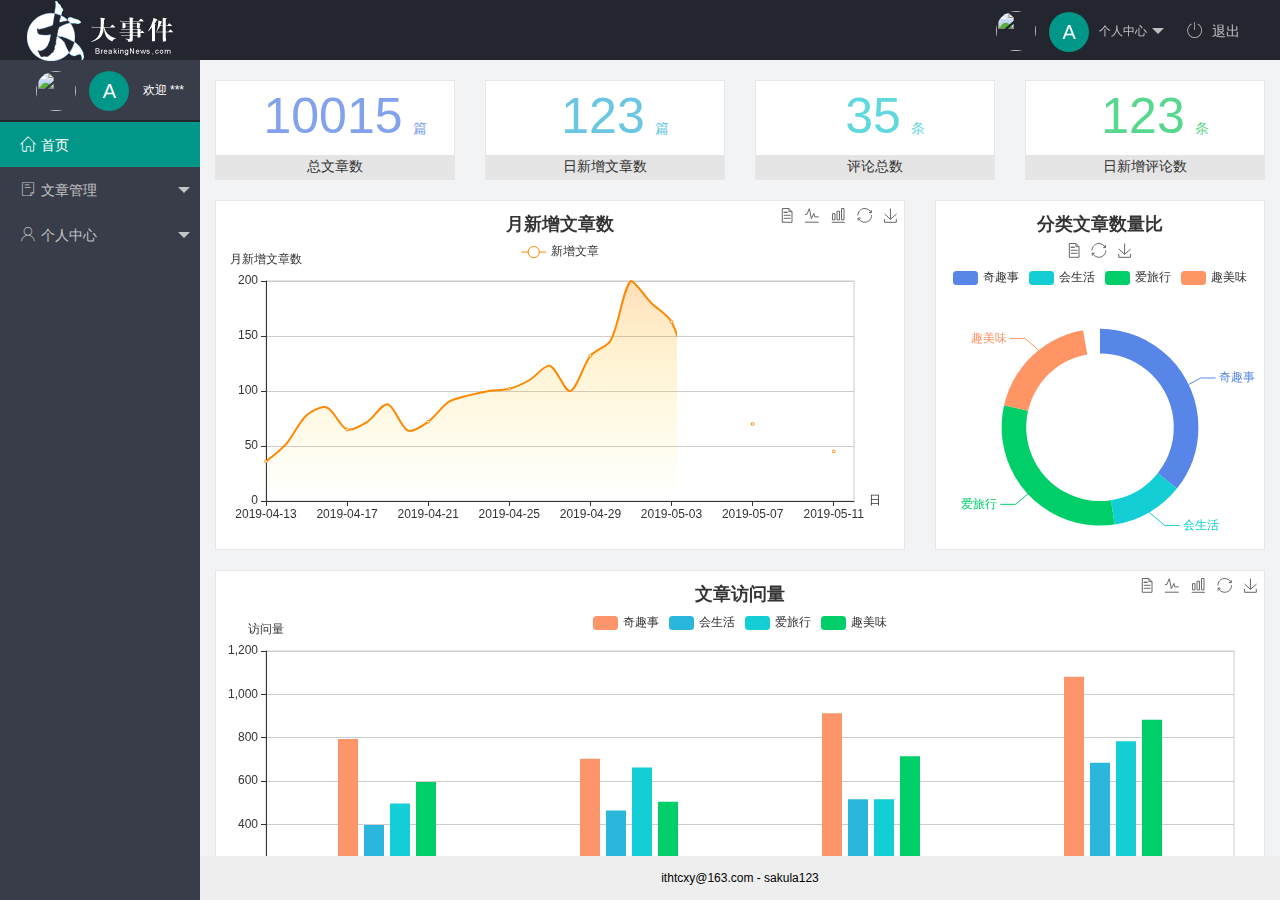
==== commit 2119879a: "完成了个人中心功能的开发" ====
--- a/index.html
+++ b/index.html
@@ -30,9 +30,9 @@
                         <span class="text-avatar">A</span>个人中心
                     </a>
                     <dl class="layui-nav-child">
-                        <dd><a href="">基本资料</a></dd>
-                        <dd><a href="">更换头像</a></dd>
-                        <dd><a href="">重置密码</a></dd>
+                        <dd><a href="/user/user_info.html" target="fm">基本资料</a></dd>
+                        <dd><a href="/user/user_avatar.html" target="fm">更换头像</a></dd>
+                        <dd><a href="/user/user_pwd.html" target="fm">重置密码</a></dd>
                     </dl>
                 </li>
                 <li class="layui-nav-item" lay-header-event="menuRight" lay-unselect>
@@ -87,17 +87,17 @@
                         </a>
                         <dl class="layui-nav-child">
                             <dd>
-                                <a href="javascript:;">
+                                <a href="/user/user_info.html" target="fm">
                                     <i class="layui-icon layui-icon-app"></i>基本资料
                                 </a>
                             </dd>
                             <dd>
-                                <a href="javascript:;">
+                                <a href="/user/user_avatar.html" target="fm">
                                     <i class="layui-icon layui-icon-app"></i>更换头像
                                 </a>
                             </dd>
                             <dd>
-                                <a href="javascript:;">
+                                <a href="/user/user_pwd.html" target="fm">
                                     <i class="layui-icon layui-icon-app"></i>重置密码
                                 </a>
                             </dd>
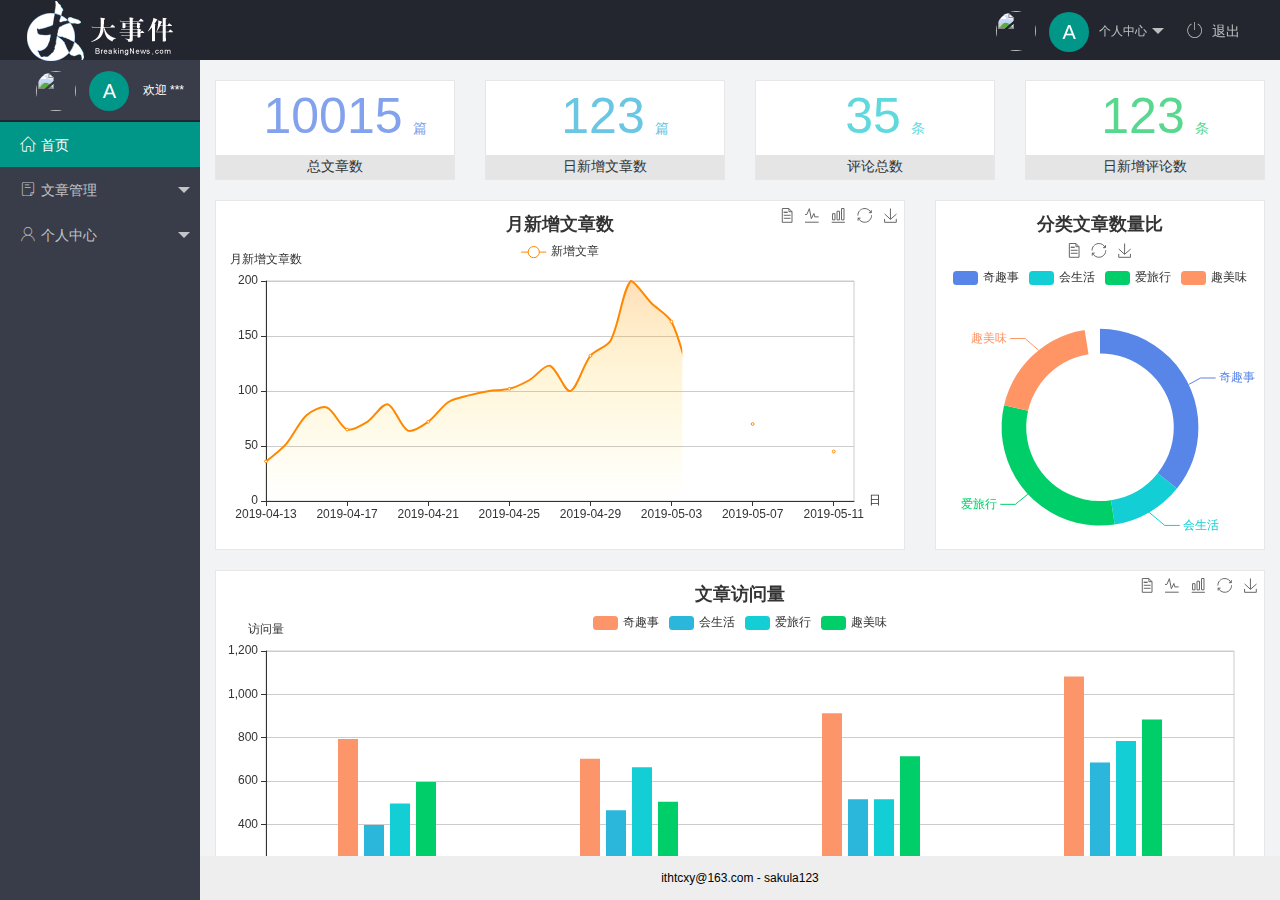
==== commit c68ad15b: "完成文章管理相关功能的开发" ====
--- a/index.html
+++ b/index.html
@@ -64,17 +64,17 @@
                         </a>
                         <dl class="layui-nav-child">
                             <dd>
-                                <a href="javascript:;">
+                                <a href="/article/art_cate.html" target="fm">
                                     <i class="layui-icon layui-icon-app"></i>文章类别
                                 </a>
                             </dd>
                             <dd>
-                                <a href="javascript:;">
+                                <a href="/article/art_list.html" target="fm">
                                     <i class="layui-icon layui-icon-app"></i>文章列表
                                 </a>
                             </dd>
                             <dd>
-                                <a href="javascript:;">
+                                <a href="/article/art_pub.html" target="fm">
                                     <i class="layui-icon layui-icon-app"></i>发布文章
                                 </a>
                             </dd>
